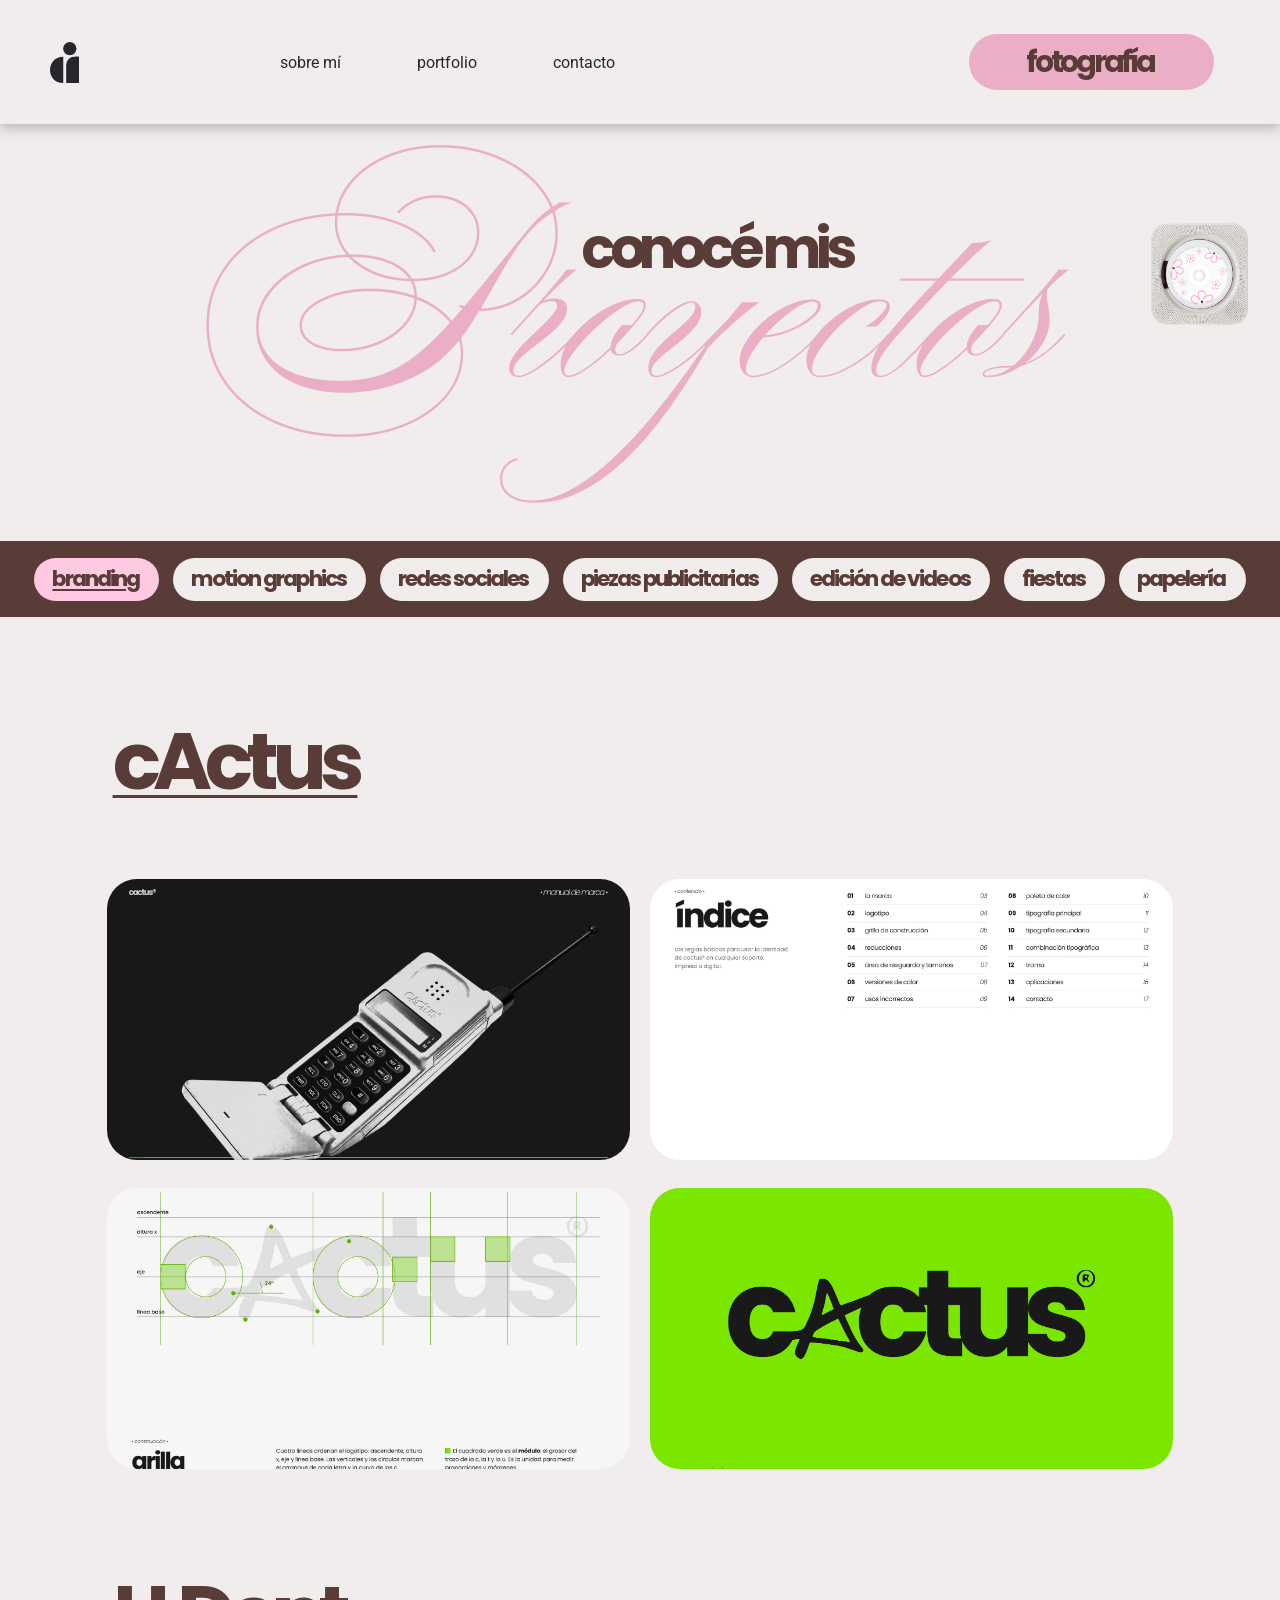
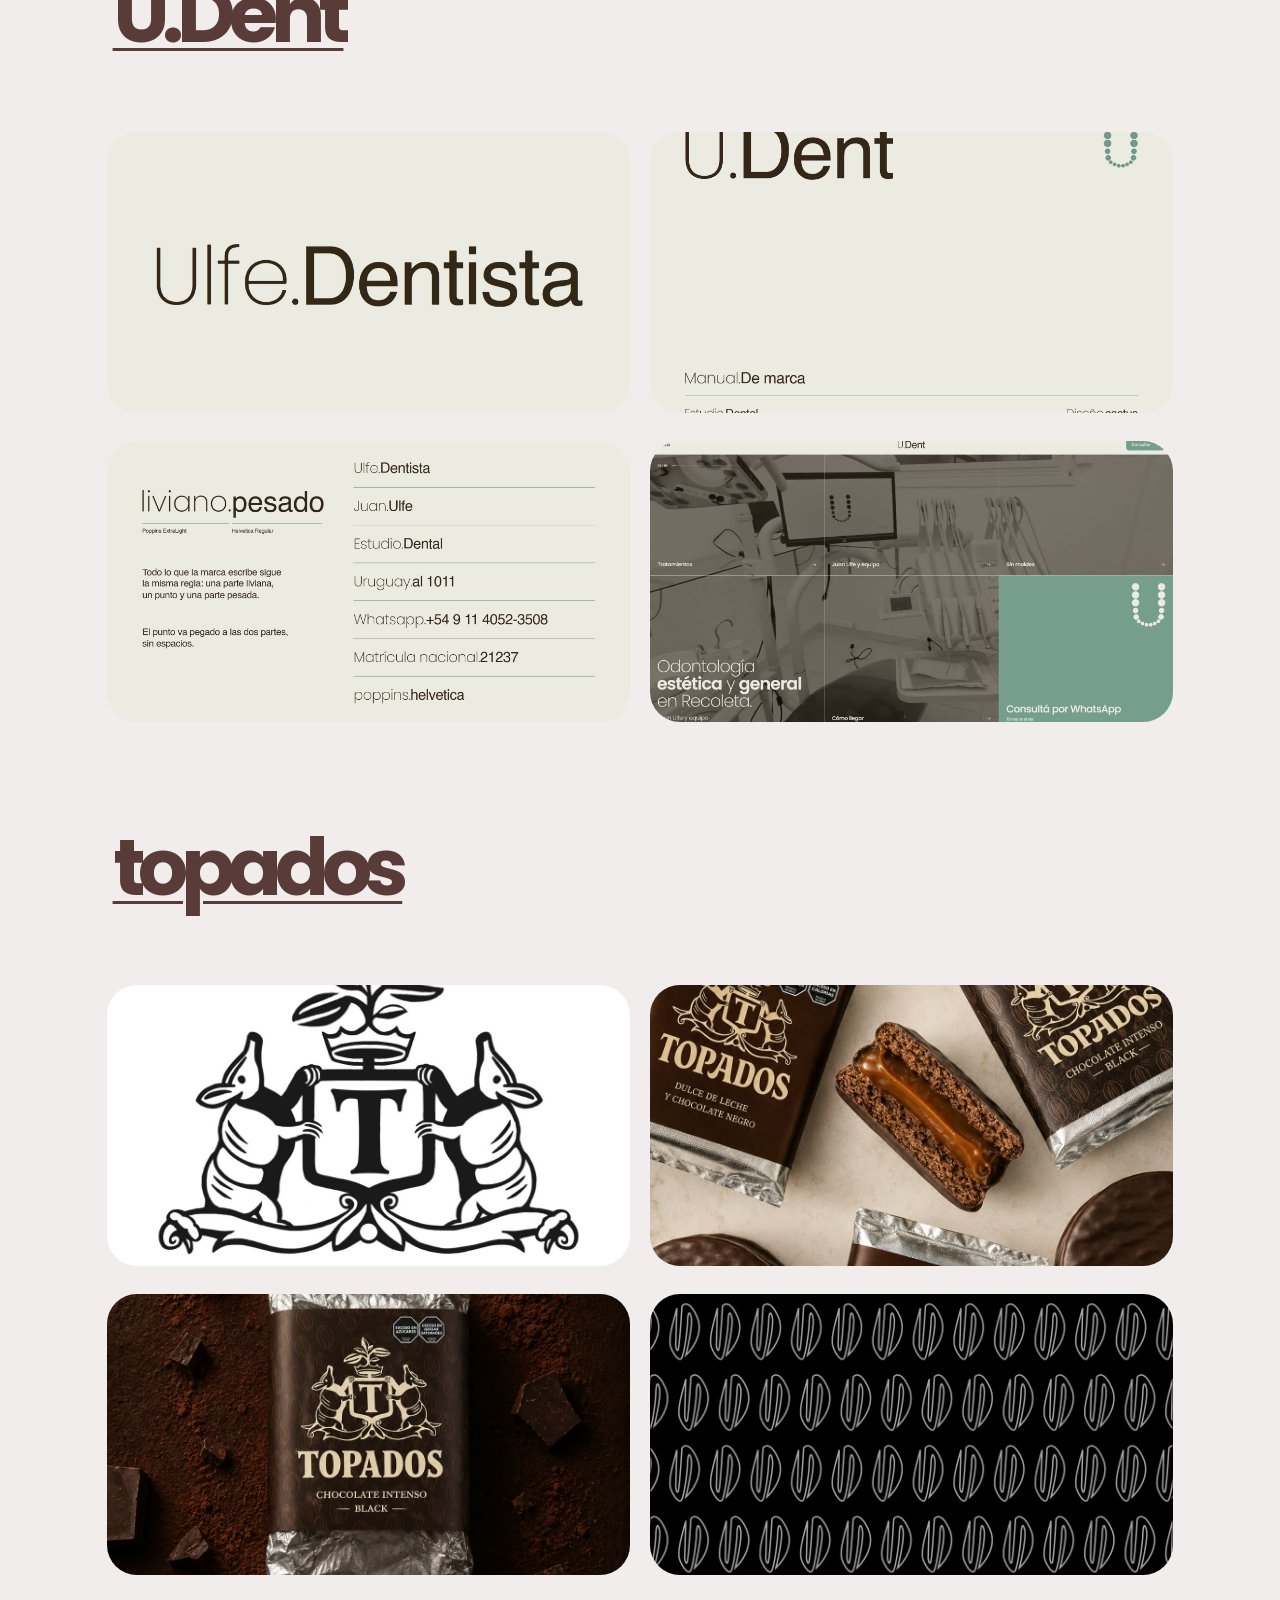
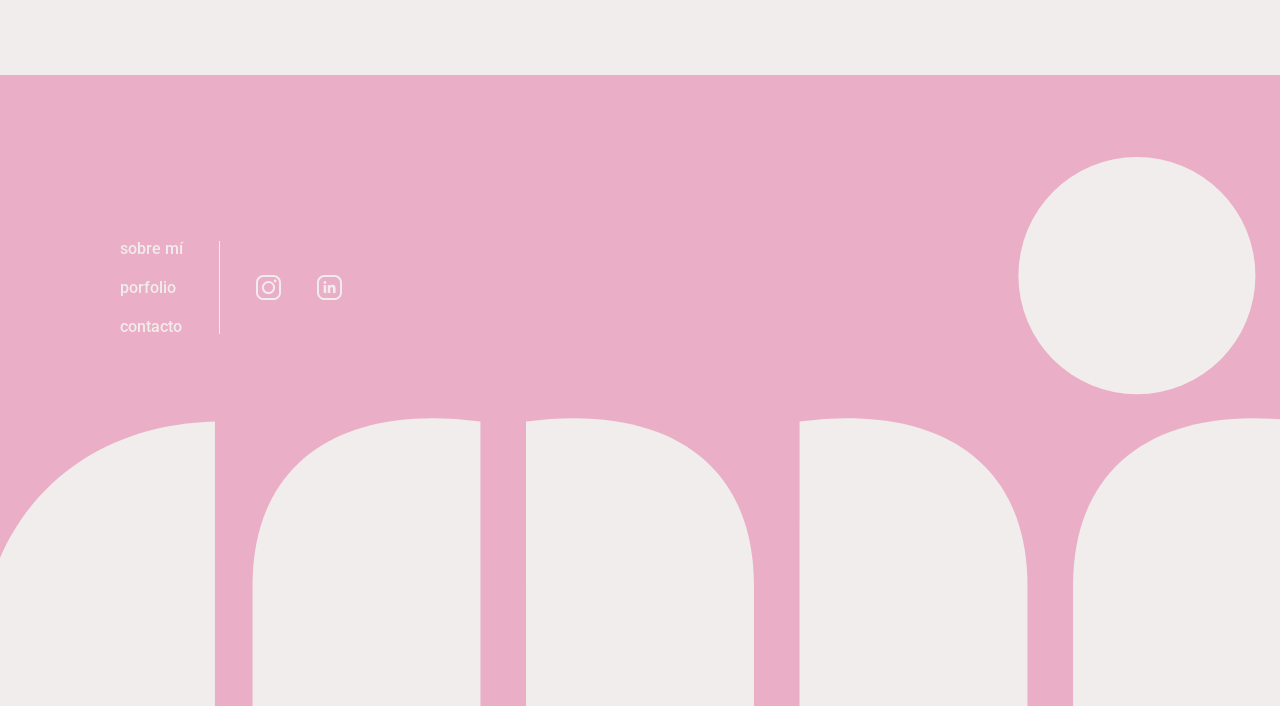
==== proyectos.html @ e0562f0b "Botón ver proyectos en la home y dos opciones de menú de categorías (píldoras / carpetas) Co-Authore" ====
<!doctype html>
<html lang="es">
<head>
  <meta charset="UTF-8">
  <meta name="viewport" content="width=device-width, initial-scale=1.0">
  <meta name="robots" content="noindex, nofollow">
  <title>Proyectos · Camila Izuel</title>
  <meta name="description" content="Proyectos de Camila Izuel: branding, motion graphics, redes sociales, piezas publicitarias, edición de video, fiestas y papelería.">
  <script async src="https://www.googletagmanager.com/gtag/js?id=G-B54BYDJ3BX"></script>
  <script>window.dataLayer=window.dataLayer||[];function gtag(){dataLayer.push(arguments);}gtag('js',new Date());gtag('config','G-B54BYDJ3BX');</script>
  <link rel="preconnect" href="https://fonts.googleapis.com">
  <link rel="preconnect" href="https://fonts.gstatic.com" crossorigin>
  <link href="https://fonts.googleapis.com/css2?family=Ballet&family=Poppins:ital,wght@0,300;0,500;0,700;1,500&family=Roboto:ital,wght@0,300;0,400;0,500;0,700;1,300;1,500;1,700&display=swap" rel="stylesheet">
  <link rel="stylesheet" href="css/estilos.css?v=3">
  <link rel="icon" href="assets/img/iso.png" type="image/png">
  <link rel="apple-touch-icon" href="assets/img/iso.png">
</head>
<body class="pagina-interna">
  <header id="header"></header>

  <main>
    <div class="cabecera-proyectos">
      <div class="titulo-script titulo-proyectos">
        <span class="titulo-script__script">Proyectos</span>
        <span class="titulo-script__bold">conocé mis</span>
      </div>
    </div>

    <nav class="categorias" aria-label="categorías de proyectos"><div class="categorias__lista" id="categorias"></div></nav>

    <div class="listado" id="listado"></div>
  </main>

  <footer id="footer"></footer>

  <script src="js/trabajos.js?v=3"></script>
  <script src="js/comun.js?v=3"></script>
  <script src="js/proyectos.js?v=3"></script>
</body>
</html>
---- css/estilos.css ----
/* camilaizuel.com — estilos */

:root {
  --rosa: #EAAEC6;
  --rosa-claro: #FFC9E2;
  --marron: #593C38;
  --tinta: #26262C;
  --fondo: #F1EDEC;
  --header: 124px;
  --lado: clamp(16px, 8.33vw, 120px);
}

* { box-sizing: border-box; margin: 0; padding: 0; }

html { scroll-behavior: smooth; }

body {
  background: var(--fondo);
  color: var(--tinta);
  font-family: 'Roboto', sans-serif;
  overflow-x: hidden;
  -webkit-font-smoothing: antialiased;
}

img, video { display: block; max-width: 100%; }
a { color: inherit; }

.poppins { font-family: 'Poppins', sans-serif; }

/* ================= HEADER ================= */
.header {
  position: fixed;
  top: 0; left: 0; right: 0;
  height: var(--header);
  background: var(--fondo);
  z-index: 900;
  display: flex;
  align-items: center;
  padding: 0 66px 0 50px;
  transition: box-shadow .3s ease;
}
.header.con-sombra,
.pagina-interna .header { box-shadow: 0 4px 12px rgba(0, 0, 0, .25); }

.header__logo { width: 28.7px; height: 41px; flex: none; }
.header__logo img { width: 100%; height: 100%; }

.header__nav {
  display: flex;
  margin-left: 201px;
  gap: 0;
}
.header__nav a {
  font-size: 16px;
  color: var(--tinta);
  text-decoration: none;
  transition: color .25s ease;
}
.header__nav a + a { margin-left: 76px; }
.header__nav a:hover { color: var(--rosa); }

.btn-foto {
  margin-left: auto;
  width: 245px;
  height: 55.5px;
  border-radius: 28px;
  background: var(--rosa);
  color: var(--marron);
  font-family: 'Poppins', sans-serif;
  font-weight: 700;
  font-size: 29.9px;
  letter-spacing: -0.11em;
  text-decoration: none;
  display: inline-flex;
  align-items: center;
  justify-content: center;
  padding-right: .11em;
  transition: transform .25s ease, background-color .25s ease;
}
.btn-foto:hover { transform: translateY(-2px); background: var(--rosa-claro); }

.hamburguesa { display: none; }
.menu-movil { display: none; }

/* ================= INTRO ================= */
.intro {
  position: fixed;
  inset: 0;
  z-index: 2000;
  background: var(--fondo);
  overflow: hidden;
}
.intro__logo-capa {
  position: absolute;
  inset: 0;
  background: var(--rosa);
  display: flex;
  align-items: center;
  justify-content: center;
  animation: capaFuera .5s ease 2.3s forwards;
}
.intro__logo {
  width: 200px;
  opacity: 0;
  transform-origin: center 60%;
  animation: logoPop .6s ease-out .4s forwards, logoExpand 1s ease-in 1.4s forwards;
}
@keyframes logoPop {
  0% { transform: scale(0); opacity: 0; }
  60% { transform: scale(1.15); opacity: 1; }
  80% { transform: scale(.95); }
  100% { transform: scale(1); opacity: 1; }
}
@keyframes logoExpand { to { transform: scale(60); } }
@keyframes capaFuera { to { opacity: 0; visibility: hidden; } }

.intro__escena {
  position: absolute;
  inset: 0;
  display: flex;
  flex-direction: column;
  align-items: center;
  justify-content: center;
  padding: 20px 16px;
}
.titulo-script {
  position: relative;
  text-align: center;
  line-height: 1;
}
.titulo-script__script {
  display: block;
  font-family: 'Ballet', cursive;
  font-weight: 400;
  font-optical-sizing: none;
  font-variation-settings: "opsz" 16;
  color: var(--rosa);
  font-size: 240px;
  line-height: 1.16;
  white-space: nowrap;
}
.titulo-script__bold {
  position: absolute;
  font-family: 'Poppins', sans-serif;
  font-weight: 700;
  letter-spacing: -0.11em;
  white-space: nowrap;
  line-height: 1;
}

.intro .titulo-script__script { font-size: clamp(90px, 15.5vw, 223px); }
.intro .titulo-script__bold {
  font-size: clamp(22px, 3.63vw, 52px);
  color: var(--tinta);
  left: 51.7%;
  top: 12%;
}
.intro .titulo-script { opacity: 0; animation: subir .9s ease-out 2.6s forwards; }

.intro__telefono {
  width: clamp(220px, 26.7vw, 384px);
  margin-top: clamp(0px, 2vh, 30px);
  scale: -1 1;
  opacity: 0;
  animation: subir .7s ease-out 3.2s forwards, latido 1s ease-in-out 3.9s infinite;
}
@keyframes latido {
  0%, 100% { transform: scale(1) rotate(0); }
  25% { transform: scale(1.04) rotate(-2deg); }
  75% { transform: scale(1.04) rotate(2deg); }
}

.intro__botones {
  display: flex;
  gap: 63px;
  margin-top: clamp(24px, 5.5vh, 50px);
  opacity: 0;
  animation: subir .8s ease-out 3.8s forwards;
}
.btn-borde {
  display: inline-flex;
  align-items: center;
  justify-content: center;
  min-width: 130px;
  height: 46px;
  padding: 0 26px;
  border: 2px solid var(--rosa);
  border-radius: 20px;
  background: var(--fondo);
  color: var(--rosa);
  font-family: 'Roboto', sans-serif;
  font-size: 20px;
  font-weight: 500;
  font-style: italic;
  text-decoration: none;
  cursor: pointer;
  transition: background-color .3s ease, color .3s ease;
}
.btn-borde:hover { background: var(--rosa); color: var(--fondo); }
#btn-cortar { transition: transform .4s cubic-bezier(.22, .61, .36, 1), background-color .3s, color .3s; }

@keyframes subir {
  from { opacity: 0; transform: translateY(20px); }
  to { opacity: 1; transform: translateY(0); }
}

.intro.saliendo { animation: capaFuera .6s ease forwards; }
body.con-intro { overflow: hidden; }

/* ================= HERO ================= */
.hero {
  position: relative;
  min-height: 100vh;
  min-height: 100svh;
  padding-top: var(--header);
  overflow: hidden;
  display: flex;
  flex-direction: column;
  align-items: center;
  justify-content: center;
  background: linear-gradient(45deg, #EAAEC6, #F3BDD2, #F1EDEC, #F3BDD2, #E080A7);
  background-size: 800% 800%;
  animation: gradiente 8s ease-in-out infinite;
}
.hero::before {
  content: "";
  position: absolute;
  inset: 0;
  pointer-events: none;
  background: url("../assets/img/noise.jpg") repeat;
  opacity: .08;
  mix-blend-mode: overlay;
  z-index: 1;
}
@keyframes gradiente {
  0%, 100% { background-position: 0% 50%; }
  50% { background-position: 100% 50%; }
}

.hero__textos {
  position: relative;
  z-index: 2;
  font-family: 'Poppins', sans-serif;
  font-weight: 700;
  color: var(--marron);
  font-size: 80px;
  letter-spacing: -0.09em;
  line-height: 86px;
  margin-top: -40px;
}
.hero__linea { display: block; white-space: nowrap; opacity: 0; }
.hero__linea--1 { padding-left: 2px; }
.cargado .hero__linea--1 { animation: subir 1s ease-out .3s forwards; }
.cargado .hero__linea--2 { animation: subir 1s ease-out .9s forwards; }
.hero__brillo {
  position: absolute;
  font-family: 'Poppins', sans-serif;
  font-weight: 300;
  font-size: .46em;
  letter-spacing: 0;
  margin-left: .1em;
  margin-top: .3em;
}

/* ruleta de palabras */
.ruleta {
  display: inline-block;
  height: 86px;
  overflow: hidden;
  vertical-align: top;
}
.ruleta__pista {
  display: flex;
  flex-direction: column;
  transition: transform .3s ease-in-out;
}
.ruleta__pista span { display: block; height: 86px; }
/* reserva el ancho de la palabra más larga: así el título no se corre cuando cambia la palabra */
.ruleta__pista .ruleta__ancho { height: 0 !important; overflow: hidden; visibility: hidden; }

/* cartel "scrolleá" */
.cartel {
  position: relative;
  z-index: 2;
  margin-top: 66px;
  display: inline-block;
  font-family: 'Poppins', sans-serif;
  font-weight: 500;
  font-style: italic;
  font-size: 21.6px;
  line-height: 25.6px;
  letter-spacing: -0.11em;
  color: var(--rosa-claro);
  padding: 0 9px 0 7px;
  opacity: 0;
}
.cartel::before {
  content: "";
  position: absolute;
  left: 0; right: 0;
  top: 4.7px;
  height: 18.2px;
  background: var(--marron);
  z-index: -1;
}
.cargado .cartel { animation: subir .8s ease-out 1.6s forwards, pulso 1.5s ease-in-out 2.4s infinite; }
@keyframes pulso {
  0%, 100% { transform: scale(1); }
  50% { transform: scale(1.06); }
}

.flor-cursor {
  position: absolute;
  width: 120px;
  pointer-events: none;
  z-index: 3;
  transition: opacity 1s ease-out, transform 1s ease-out;
}

/* ================= SOBRE MÍ ================= */
.sobre {
  position: relative;
  padding: 108px var(--lado) 100px;
  display: flex;
  justify-content: center;
}
.sobre__contenido {
  position: relative;
  display: flex;
  align-items: flex-start;
  gap: 73px;
  max-width: 893px;
}

.polaroid {
  position: relative;
  flex: none;
  width: 386px;
  padding-top: 19.6px;
  transform-origin: 50% 0;
  animation: hamaca 2.5s ease-in-out infinite;
}
@keyframes hamaca {
  0%, 100% { transform: rotate(-4deg); }
  50% { transform: rotate(4deg); }
}
.polaroid__marco {
  background: #fff;
  height: 462.2px;
  padding: 29.2px 31.4px 0;
  box-shadow: 0 6px 18px rgba(89, 60, 56, .12);
}
/* recorte igual al Figma: la foto tapa la barra de la ventana */
.polaroid__foto {
  position: relative;
  width: 323.2px;
  height: 323.2px;
  overflow: hidden;
}
.polaroid__foto img {
  position: absolute;
  left: -0.43%;
  top: -9.84%;
  width: 100.45%;
  max-width: none;
  height: 120%;
}
.polaroid__chinche {
  position: absolute;
  top: 0;
  left: 172.3px;
  width: 42px;
  height: 41.8px;
  z-index: 2;
}

.sobre__texto {
  width: 434px;
  padding-top: 70px;
  font-size: 20px;
  line-height: normal;
  color: var(--tinta);
}
.sobre__titulo {
  position: relative;
  display: inline-block;
  font-size: 24px;
  font-weight: 700;
  color: var(--marron);
  z-index: 0;
}
.sobre__titulo::before {
  content: "";
  position: absolute;
  left: -2.7px;
  top: 6.2px;
  width: 153.7px;
  height: 14.5px;
  background: var(--rosa);
  z-index: -1;
}
.sobre__sub {
  font-size: 16px;
  font-weight: 300;
  font-style: italic;
  line-height: 24px;
  margin-bottom: 23px;
}
.sobre__texto p + p { margin-top: 23px; }
.sobre__texto .sobre__sub + p { margin-top: 0; }

.flor {
  position: absolute;
  pointer-events: none;
  will-change: transform;
}
.flor--1 { width: 105px; left: -128px; top: -128px; }
.flor--2 { width: 162px; right: -130px; top: -117px; }
.flor--3 { width: 162px; left: -219px; bottom: -59px; }
.flor--4 { width: 105px; right: 50px; bottom: -78px; }

/* aparecer al scrollear */
.aparece { opacity: 0; transform: translateY(40px); transition: opacity .8s ease, transform .8s cubic-bezier(.2, .7, .2, 1); }
.aparece.visto { opacity: 1; transform: none; }

/* ================= BANDA (slider de texto) ================= */
.banda {
  height: 48px;
  background: var(--rosa);
  overflow: hidden;
  display: flex;
  align-items: center;
}
.banda__pista {
  display: flex;
  flex: none;
  animation: banda 40s linear infinite;
}
.banda__pista span {
  flex: none;
  padding-right: 6px;
  white-space: pre;
  color: var(--fondo);
  font-size: 18px;
  font-weight: 700;
  font-style: italic;
  letter-spacing: -0.04em;
}
@keyframes banda {
  from { transform: translateX(-50%); }
  to { transform: translateX(0); }
}

/* ================= CONOCÉ MIS PROYECTOS ================= */
.bloque-proyectos {
  display: flex;
  flex-direction: column;
  align-items: center;
  justify-content: center;
  min-height: 707px;
  background: var(--marron);
  text-decoration: none;
  overflow: hidden;
  padding: 40px 16px;
}
.bloque-proyectos .titulo-script { transition: transform .6s cubic-bezier(.2, .7, .2, 1); }
.bloque-proyectos:hover .titulo-script { transform: scale(1.04); }
.bloque-proyectos .titulo-script__bold { color: var(--fondo); }

/* botón "ver proyectos": que se note que el bloque se cliquea */
.btn-ver {
  display: inline-flex;
  align-items: center;
  gap: 10px;
  margin-top: 64px;
  height: 56px;
  padding: 0 30px 0 32px;
  border-radius: 28px;
  background: var(--rosa);
  color: var(--marron);
  font-family: 'Poppins', sans-serif;
  font-weight: 700;
  font-size: 26px;
  letter-spacing: -0.09em;
  transition: background-color .25s ease, transform .25s ease;
}
.btn-ver__flecha {
  display: inline-block;
  letter-spacing: 0;
  transition: transform .25s ease;
}
.bloque-proyectos:hover .btn-ver { background: var(--rosa-claro); transform: translateY(-2px); }
.bloque-proyectos:hover .btn-ver__flecha { transform: translateX(5px); }

.titulo-proyectos .titulo-script__script { font-size: 240px; }
.titulo-proyectos .titulo-script__bold {
  font-size: 56.4px;
  left: 43%;
  top: 10%;
  letter-spacing: -0.11em;
}

/* ================= CONTACTO ================= */
.contacto {
  padding: 137px var(--lado) 100px;
  display: flex;
  flex-direction: column;
  align-items: center;
}
.postal {
  width: min(905px, 100%);
  aspect-ratio: 905 / 638;
  perspective: 1800px;
  cursor: pointer;
  -webkit-tap-highlight-color: transparent;
}
.postal__carta {
  position: relative;
  width: 100%;
  height: 100%;
  transform-style: preserve-3d;
  transition: transform .9s cubic-bezier(.45, .05, .2, 1);
  will-change: transform;
}
.postal.girada .postal__carta { transform: rotateY(180deg); }
.postal__cara {
  position: absolute;
  inset: 0;
  width: 100%;
  height: 100%;
  object-fit: cover;
  -webkit-backface-visibility: hidden;
  backface-visibility: hidden;
  box-shadow: 4px 4px 4px rgba(0, 0, 0, .25);
  transform: translateZ(0.1px);
}
.postal__cara--dorso { transform: rotateY(180deg) translateZ(0.1px); }

.contacto .btn-borde { margin-top: 35px; padding: 0 19px; white-space: nowrap; }

/* ================= REPRODUCTOR ================= */
.musica {
  position: fixed;
  top: calc(var(--header) + 24px);
  right: 2%;
  width: 110px;
  height: 110px;
  z-index: 800;
  cursor: pointer;
  border: 0;
  background: none;
}
/* en proyectos y trabajos va debajo de la banda de categorías */
.pagina-interna .musica { top: calc(var(--header) + var(--banda, 56px) + 20px); }
.musica__base { width: 100%; height: 100%; pointer-events: none; }
.musica__cd {
  position: absolute;
  top: 50%; left: 50%;
  width: 65%;
  height: 65%;
  transform: translate(-50%, -50%);
  pointer-events: none;
}
.musica__cd.gira { animation: girar 3s linear infinite; }
@keyframes girar {
  from { transform: translate(-50%, -50%) rotate(0); }
  to { transform: translate(-50%, -50%) rotate(360deg); }
}

/* ================= FOOTER ================= */
.footer {
  position: relative;
  height: 631px;
  background: var(--rosa);
  overflow: hidden;
  box-shadow: 0 4px 4px rgba(0, 0, 0, .25);
}
.footer__logo {
  position: absolute;
  left: -1.68%;
  top: 82px;
  width: 103.3%;
  max-width: none;
  height: auto;
  pointer-events: none;
}
.footer__links {
  position: absolute;
  left: 120px;
  top: 166px;
  display: flex;
  align-items: center;
  z-index: 1;
}
.footer__nav {
  display: flex;
  flex-direction: column;
  gap: 24px;
  padding-right: 36px;
  border-right: 1px solid var(--fondo);
}
.footer__nav a {
  color: var(--fondo);
  font-size: 16px;
  font-weight: 500;
  text-decoration: none;
  line-height: 15px;
  transition: color .25s;
}
.footer__nav a:hover { color: var(--marron); }
.footer__redes { display: flex; gap: 36px; padding-left: 36px; }
.footer__redes a { display: block; width: 25px; height: 25px; transition: transform .2s; }
.footer__redes a:hover { transform: scale(1.12); }
.footer__redes img { width: 25px; height: 25px; }

/* ================= PÁGINA PROYECTOS ================= */
.pagina-interna main { padding-top: var(--header); }

.cabecera-proyectos {
  display: flex;
  justify-content: center;
  padding: 69px 16px 70px;
  overflow: hidden;
}
.cabecera-proyectos .titulo-script__bold { color: var(--marron); }

.categorias {
  position: sticky;
  top: var(--header);
  z-index: 850;
  background: var(--marron);
  height: 56px;
  display: flex;
  align-items: center;
  justify-content: center;
  overflow-x: auto;
  scrollbar-width: none;
}
.categorias::-webkit-scrollbar { display: none; }
.categorias__lista {
  display: flex;
  gap: 50px;
  padding: 0 24px;
  white-space: nowrap;
}
.categorias a {
  font-family: 'Poppins', sans-serif;
  font-weight: 700;
  font-size: 21.6px;
  letter-spacing: -0.09em;
  line-height: 25.6px;
  color: var(--fondo);
  text-decoration: none;
  transition: color .25s;
}
.categorias a:hover { color: var(--rosa-claro); }
.categorias a.activa {
  color: var(--rosa-claro);
  text-decoration: underline;
  text-underline-offset: 3px;
  text-decoration-thickness: 2px;
}

/* --- opción A: píldoras (rectángulos redondeados detrás de cada categoría) --- */
.menu-pildoras { --banda: 76px; }
.categorias--pildoras { height: var(--banda); }
.categorias--pildoras .categorias__lista { gap: 14px; }
.categorias--pildoras a {
  background: var(--fondo);
  color: var(--marron);
  padding: 8px 20px 9px 18px;
  border-radius: 999px;
  transition: background-color .25s, transform .25s;
}
.categorias--pildoras a:hover { color: var(--marron); background: #fff; transform: translateY(-2px); }
.categorias--pildoras a.activa { background: var(--rosa-claro); color: var(--marron); }

/* --- opción B: carpetas (pestañas; la elegida se abre sobre la página) --- */
.menu-carpetas { --banda: 84px; }
.categorias--carpetas { height: var(--banda); align-items: flex-end; }
.categorias--carpetas .categorias__lista { gap: 10px; align-items: flex-end; }
.categorias--carpetas a {
  position: relative;
  background: var(--rosa);
  color: var(--marron);
  padding: 10px 22px 11px 18px;
  border-radius: 0 12px 0 0;
  transition: background-color .25s, padding .25s;
}
.categorias--carpetas a::before {
  content: "";
  position: absolute;
  left: 0;
  bottom: calc(100% - 1px);
  width: 58%;
  height: 12px;
  background: inherit;
  border-radius: 9px 0 0 0;
  clip-path: polygon(0 0, 80% 0, 100% 100%, 0 100%);
}
.categorias--carpetas a:hover { color: var(--marron); background: var(--rosa-claro); padding-bottom: 15px; }
.categorias--carpetas a.activa {
  background: var(--fondo);
  color: var(--marron);
  padding-bottom: 17px;
}

.listado {
  max-width: 1440px;
  margin: 0 auto;
  padding: 100px var(--lado) 100px;
  min-height: 60vh;
}
.listado.cambiando { opacity: 0; transform: translateY(16px); }
.listado { transition: opacity .35s ease, transform .35s ease; }

.grupo + .grupo { margin-top: 101px; }
.grupo__titulo {
  display: inline-block;
  font-family: 'Poppins', sans-serif;
  font-weight: 700;
  font-size: 80px;
  letter-spacing: -0.09em;
  line-height: 1.12;
  color: var(--marron);
  text-decoration: underline;
  text-decoration-thickness: 3px;
  text-underline-offset: 6px;
  padding-left: 6px;
  margin-bottom: 72px;
}
a.grupo__titulo:hover { color: var(--rosa); }

.grilla {
  display: grid;
  grid-template-columns: repeat(2, 1fr);
  gap: 28px 20px;
}
.grilla--todos {
  grid-template-columns: repeat(3, 1fr);
  grid-auto-flow: dense;
  gap: 20px 15px;
}

.pieza {
  position: relative;
  display: block;
  aspect-ratio: 590 / 317;
  border-radius: 30px;
  overflow: hidden;
  background: var(--rosa);
  cursor: pointer;
  isolation: isolate;
}
.grilla--todos .pieza { aspect-ratio: 415 / 317; }
.grilla--todos .pieza--vertical { grid-row: span 2; aspect-ratio: auto; }
.pieza img, .pieza video {
  width: 100%;
  height: 100%;
  object-fit: cover;
  transition: transform .6s cubic-bezier(.2, .7, .2, 1);
}
.pieza:hover img, .pieza:hover video { transform: scale(1.04); }
.pieza__nombre {
  position: absolute;
  left: 18px;
  bottom: 16px;
  font-family: 'Poppins', sans-serif;
  font-weight: 700;
  font-size: 18px;
  letter-spacing: -0.08em;
  color: var(--marron);
  background: var(--rosa-claro);
  padding: 2px 10px 2px 8px;
  border-radius: 6px;
  opacity: 0;
  transform: translateY(6px);
  transition: opacity .3s ease, transform .3s ease;
}
.pieza:hover .pieza__nombre { opacity: 1; transform: none; }

.vacio {
  font-size: 20px;
  font-style: italic;
  font-weight: 300;
  color: var(--marron);
}

/* ================= PÁGINA TRABAJO ================= */
.trabajo {
  max-width: 1440px;
  margin: 0 auto;
  padding: 109px var(--lado) 100px;
  display: grid;
  grid-template-columns: minmax(0, 895px) minmax(0, 285px);
  gap: 20px;
  justify-content: space-between;
  align-items: start;
}
.trabajo__piezas { display: flex; flex-direction: column; gap: 20px; }
.trabajo__pieza {
  border-radius: 30px;
  overflow: hidden;
  background: var(--rosa);
}
.trabajo__pieza img, .trabajo__pieza video { width: 100%; height: auto; }
.trabajo__pieza--vertical { width: min(100%, 460px); margin: 0 auto; }

.trabajo__info {
  position: sticky;
  top: calc(var(--header) + 40px);
  padding-top: 38px;
}
.trabajo__titulo {
  position: relative;
  display: inline-block;
  font-family: 'Poppins', sans-serif;
  font-weight: 700;
  font-size: 37px;
  line-height: 36.8px;
  letter-spacing: -0.11em;
  color: var(--marron);
  padding: 0 14px 0 9px;
  z-index: 0;
}
.trabajo__titulo::before {
  content: "";
  position: absolute;
  left: 0; right: 0;
  top: 7.7px;
  height: 20.8px;
  background: var(--rosa);
  z-index: -1;
}
.trabajo__categoria {
  font-size: 16px;
  font-style: italic;
  font-weight: 300;
  margin-bottom: 10px;
}
.trabajo__categoria a { text-decoration: none; }
.trabajo__categoria a:hover { color: var(--rosa); }
.trabajo__texto {
  margin-top: 13px;
  font-size: 20px;
  line-height: normal;
  color: var(--tinta);
}
.trabajo__siguiente {
  display: inline-flex;
  align-items: center;
  gap: 4px;
  margin-top: 23px;
  font-family: 'Poppins', sans-serif;
  font-weight: 700;
  font-size: 16px;
  letter-spacing: -0.1em;
  color: var(--marron);
  text-decoration: underline dotted;
  text-underline-offset: 3px;
}
.trabajo__siguiente span { text-decoration: none; display: inline-block; letter-spacing: 0; transition: transform .25s; }
.trabajo__siguiente:hover span { transform: translateX(4px); }

/* visor grande */
.lupa {
  position: fixed;
  inset: 0;
  z-index: 1500;
  background: rgba(38, 38, 44, .88);
  display: none;
  align-items: center;
  justify-content: center;
  padding: 24px;
}
.lupa.abierta { display: flex; }
.lupa img, .lupa video { max-width: 100%; max-height: 100%; border-radius: 12px; }
.lupa__cerrar {
  position: absolute;
  top: 18px; right: 22px;
  width: 44px; height: 44px;
  border: 0;
  border-radius: 50%;
  background: var(--rosa);
  color: var(--marron);
  font-size: 20px;
  cursor: pointer;
}

/* ================= RESPONSIVE ================= */
@media (max-width: 1240px) {
  .header__nav { margin-left: 120px; }
  .titulo-proyectos .titulo-script__script { font-size: 200px; }
  .titulo-proyectos .titulo-script__bold { font-size: 47px; }
}

@media (max-width: 1100px) {
  .sobre__contenido { gap: 48px; }
  .flor--3 { left: -120px; }
  .flor--2 { right: -60px; }
}

@media (max-width: 900px) {
  :root { --header: 76px; }
  .header { padding: 0 16px; }
  .header__logo { width: 23px; height: 33px; }
  .header__nav { display: none; }
  .btn-foto { width: auto; height: 42px; padding: 0 22px; font-size: 22px; }
  .hamburguesa {
    display: flex;
    flex-direction: column;
    justify-content: center;
    gap: 5px;
    width: 44px;
    height: 44px;
    margin-left: 10px;
    border: 0;
    background: none;
    cursor: pointer;
    padding: 0 9px;
  }
  .hamburguesa span { display: block; height: 2.5px; background: var(--marron); border-radius: 2px; transition: transform .3s, opacity .3s; }
  .hamburguesa[aria-expanded="true"] span:nth-child(1) { transform: translateY(7.5px) rotate(45deg); }
  .hamburguesa[aria-expanded="true"] span:nth-child(2) { opacity: 0; }
  .hamburguesa[aria-expanded="true"] span:nth-child(3) { transform: translateY(-7.5px) rotate(-45deg); }
  .menu-movil {
    position: fixed;
    top: var(--header);
    left: 0; right: 0;
    z-index: 899;
    background: var(--fondo);
    box-shadow: 0 10px 20px rgba(0, 0, 0, .12);
    flex-direction: column;
    padding: 10px 16px 22px;
  }
  .menu-movil.abierto { display: flex; }
  .menu-movil a {
    font-family: 'Poppins', sans-serif;
    font-weight: 700;
    font-size: 30px;
    letter-spacing: -0.09em;
    color: var(--marron);
    text-decoration: none;
    padding: 8px 0;
  }

  .hero__textos { font-size: 9.6vw; line-height: 1.08; margin-top: -20px; }
  .ruleta, .ruleta__pista span { height: 1.08em; }
  .cartel { font-size: 17px; margin-top: 44px; }

  .sobre { padding-top: 80px; }
  .sobre__contenido { flex-direction: column; align-items: center; gap: 30px; }
  .polaroid { width: min(386px, 82vw); }
  .polaroid__marco { height: auto; aspect-ratio: 386 / 462; padding: 7.5% 8.1% 0; }
  .polaroid__foto { width: 100%; height: auto; aspect-ratio: 1; }
  .polaroid__chinche { left: 44.6%; width: 10.9%; height: auto; }
  .sobre__texto { width: 100%; max-width: 434px; padding-top: 10px; font-size: 18px; }
  .flor--1 { width: 70px; left: -6px; top: -60px; }
  .flor--2 { width: 100px; right: -10px; top: -40px; }
  .flor--3 { width: 100px; left: -20px; bottom: auto; top: 46%; }
  .flor--4 { width: 70px; right: 0; bottom: -60px; }

  .bloque-proyectos { min-height: 440px; }
  .titulo-proyectos .titulo-script__script { font-size: 21vw; }
  .titulo-proyectos .titulo-script__bold { font-size: 4.95vw; }

  .contacto { padding-top: 80px; }
  .postal__cara { box-shadow: 2px 2px 3px rgba(0, 0, 0, .25); }

  .musica { width: 64px; height: 64px; top: calc(var(--header) + 12px); right: 12px; }
  .pagina-interna .musica { top: calc(var(--header) + var(--banda, 50px) + 12px); }

  .footer { height: auto; aspect-ratio: 390 / 420; min-height: 360px; }
  .footer__logo { top: auto; bottom: -6%; }
  .footer__links { left: 16px; top: 40px; }
  .footer__nav { padding-right: 22px; gap: 18px; }
  .footer__redes { padding-left: 22px; gap: 22px; }

  .cabecera-proyectos { padding: 40px 16px 34px; }
  .categorias { justify-content: flex-start; height: 50px; }
  .categorias__lista { gap: 28px; padding: 0 16px; }
  .categorias a { font-size: 18px; }
  .categorias--pildoras, .categorias--carpetas { height: var(--banda); }
  .menu-pildoras { --banda: 62px; }
  .categorias--pildoras .categorias__lista { gap: 8px; }
  .categorias--pildoras a { font-size: 17px; padding: 6px 15px 7px 13px; }
  .menu-carpetas { --banda: 70px; }
  .categorias--carpetas .categorias__lista { gap: 6px; }
  .categorias--carpetas a { font-size: 16px; padding: 8px 17px 9px 13px; }
  .categorias--carpetas a.activa { padding-bottom: 13px; }
  .categorias--carpetas a:hover { padding-bottom: 9px; }
  .btn-ver { height: 44px; font-size: 20px; padding: 0 22px 0 24px; margin-top: 34px; }
  .listado { padding-top: 54px; padding-bottom: 70px; }
  .grupo + .grupo { margin-top: 64px; }
  .grupo__titulo { font-size: 48px; margin-bottom: 28px; text-decoration-thickness: 2px; }
  .grilla { grid-template-columns: 1fr; gap: 14px; }
  .grilla--todos { grid-template-columns: repeat(2, 1fr); gap: 12px; }
  .pieza, .grilla--todos .pieza { border-radius: 20px; }
  .pieza__nombre { opacity: 1; transform: none; font-size: 14px; left: 10px; bottom: 10px; }

  .trabajo { grid-template-columns: 1fr; padding-top: 40px; gap: 28px; }
  .trabajo__info { position: static; order: -1; padding-top: 0; }
  .trabajo__pieza { border-radius: 20px; }
  .trabajo__titulo { font-size: 32px; }
  .trabajo__texto { font-size: 18px; }
}

@media (max-width: 480px) {
  .intro__botones { gap: 24px; }
  .grilla--todos { grid-template-columns: 1fr 1fr; }
}

/* iPhone viejos sin aspect-ratio */
@supports not (aspect-ratio: 1) {
  .pieza { height: 0; padding-top: 53.7%; }
  .pieza img, .pieza video { position: absolute; top: 0; left: 0; }
  .postal { height: 0; padding-top: 70.5%; position: relative; }
  .postal__carta { position: absolute; top: 0; left: 0; }
}
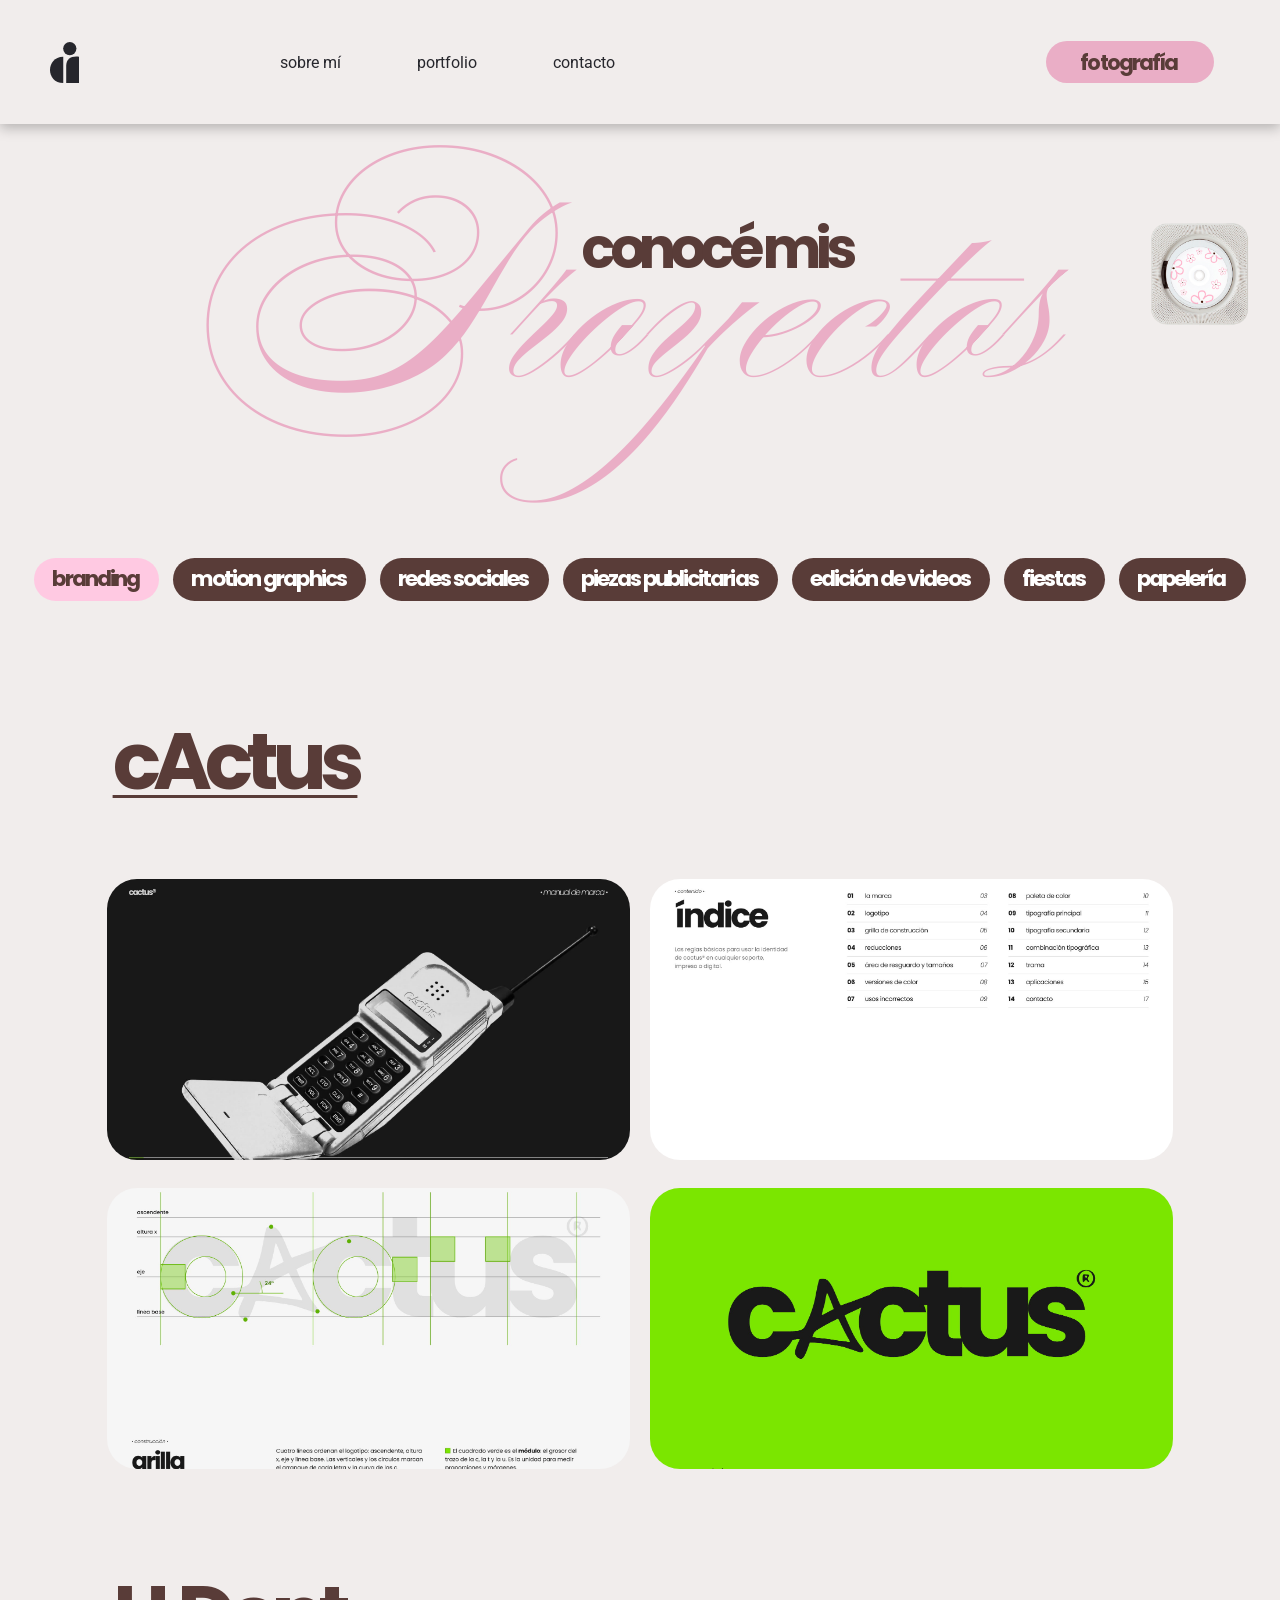
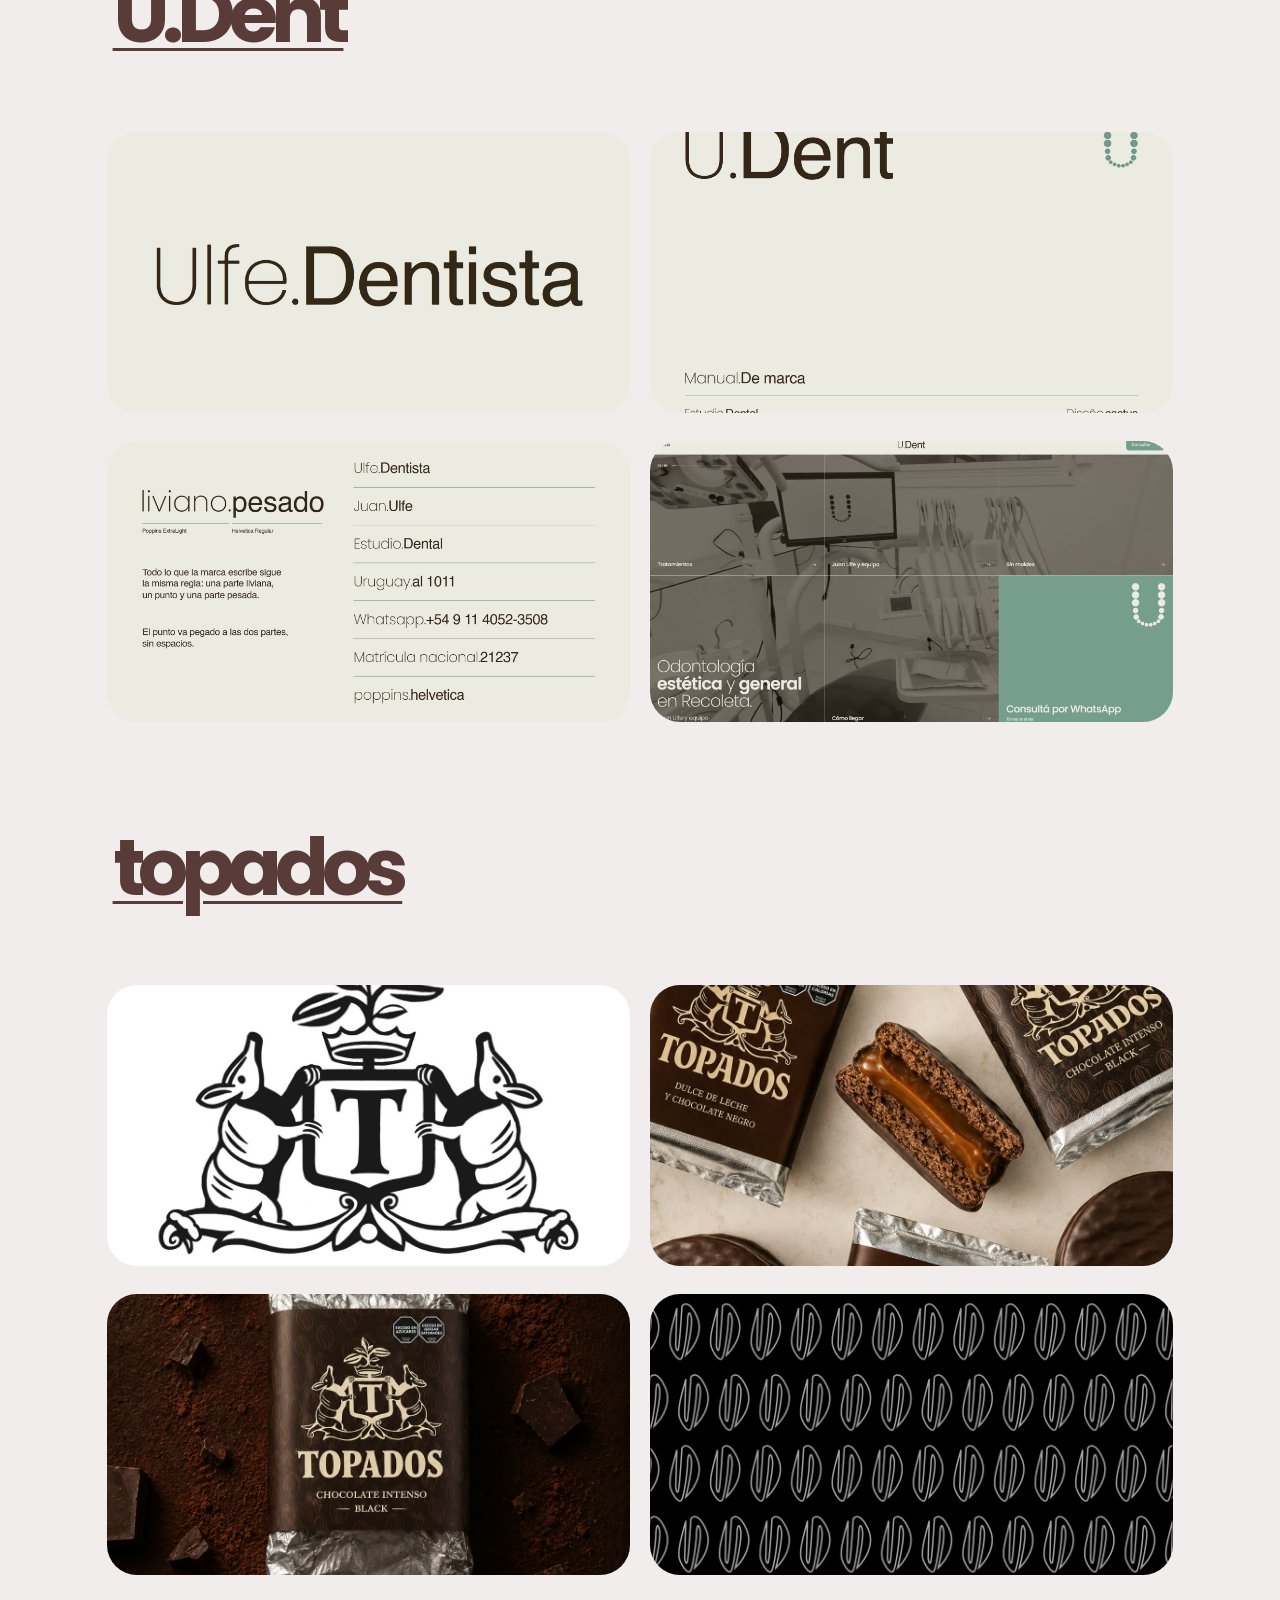
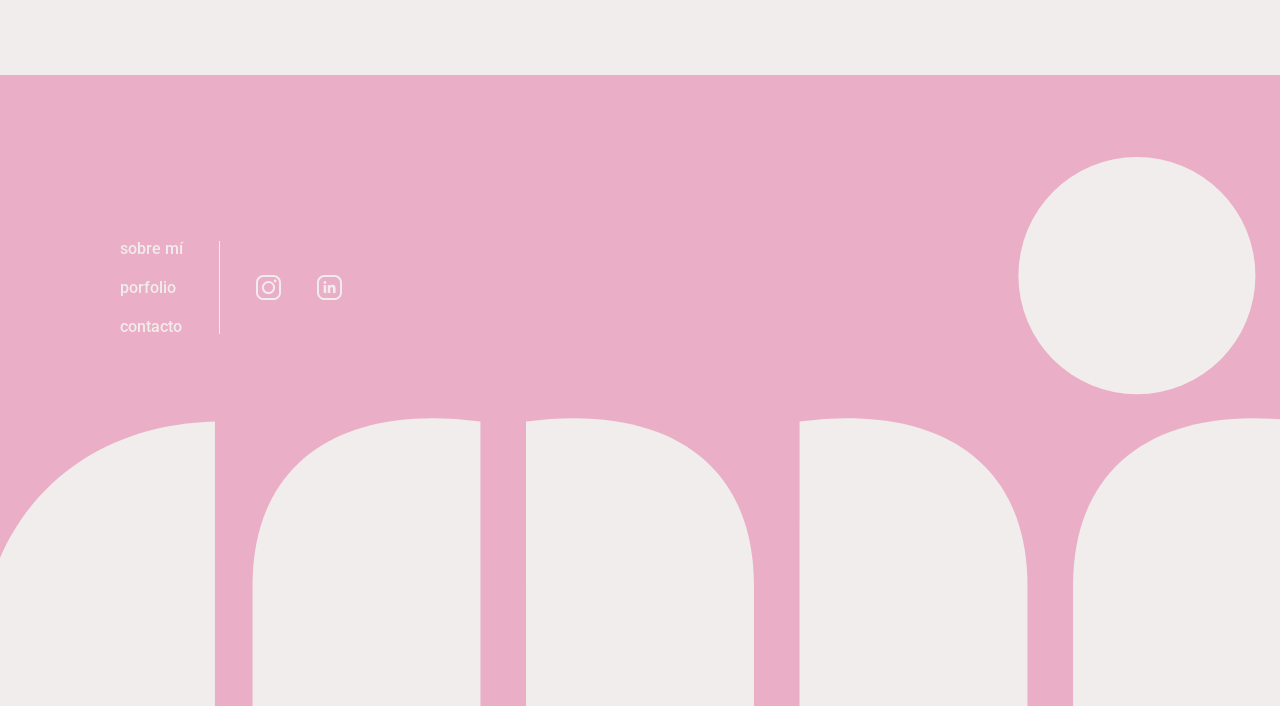
==== commit be413cc4: "Queda el menú de píldoras (sin carpetas), botón de fotografía más chico y fila de categorías sin fon" ====
--- a/proyectos.html
+++ b/proyectos.html
@@ -11,7 +11,7 @@
   <link rel="preconnect" href="https://fonts.googleapis.com">
   <link rel="preconnect" href="https://fonts.gstatic.com" crossorigin>
   <link href="https://fonts.googleapis.com/css2?family=Ballet&family=Poppins:ital,wght@0,300;0,500;0,700;1,500&family=Roboto:ital,wght@0,300;0,400;0,500;0,700;1,300;1,500;1,700&display=swap" rel="stylesheet">
-  <link rel="stylesheet" href="css/estilos.css?v=3">
+  <link rel="stylesheet" href="css/estilos.css?v=4">
   <link rel="icon" href="assets/img/iso.png" type="image/png">
   <link rel="apple-touch-icon" href="assets/img/iso.png">
 </head>
@@ -33,8 +33,8 @@
 
   <footer id="footer"></footer>
 
-  <script src="js/trabajos.js?v=3"></script>
-  <script src="js/comun.js?v=3"></script>
-  <script src="js/proyectos.js?v=3"></script>
+  <script src="js/trabajos.js?v=4"></script>
+  <script src="js/comun.js?v=4"></script>
+  <script src="js/proyectos.js?v=4"></script>
 </body>
 </html>
--- a/css/estilos.css
+++ b/css/estilos.css
@@ -61,15 +61,15 @@
 
 .btn-foto {
   margin-left: auto;
-  width: 245px;
-  height: 55.5px;
-  border-radius: 28px;
+  width: 168px;
+  height: 42px;
+  border-radius: 21px;
   background: var(--rosa);
   color: var(--marron);
   font-family: 'Poppins', sans-serif;
   font-weight: 700;
-  font-size: 29.9px;
-  letter-spacing: -0.11em;
+  font-size: 21px;
+  letter-spacing: -0.09em;
   text-decoration: none;
   display: inline-flex;
   align-items: center;
@@ -627,7 +627,7 @@
 .categorias {
   position: sticky;
   top: var(--header);
-  z-index: 850;
+  z-index: 700;
   background: var(--marron);
   height: 56px;
   display: flex;
@@ -661,49 +661,21 @@
   text-decoration-thickness: 2px;
 }
 
-/* --- opción A: píldoras (rectángulos redondeados detrás de cada categoría) --- */
+/* menú de categorías: píldoras marrones con texto blanco, la elegida rosa con texto marrón.
+   Sin fondo atrás (transparente) para que no tape el reproductor de música. */
 .menu-pildoras { --banda: 76px; }
-.categorias--pildoras { height: var(--banda); }
+.categorias--pildoras { height: var(--banda); background: transparent; pointer-events: none; }
+.categorias--pildoras a { pointer-events: auto; }
 .categorias--pildoras .categorias__lista { gap: 14px; }
 .categorias--pildoras a {
-  background: var(--fondo);
-  color: var(--marron);
+  background: var(--marron);
+  color: #fff;
   padding: 8px 20px 9px 18px;
   border-radius: 999px;
-  transition: background-color .25s, transform .25s;
-}
-.categorias--pildoras a:hover { color: var(--marron); background: #fff; transform: translateY(-2px); }
-.categorias--pildoras a.activa { background: var(--rosa-claro); color: var(--marron); }
-
-/* --- opción B: carpetas (pestañas; la elegida se abre sobre la página) --- */
-.menu-carpetas { --banda: 84px; }
-.categorias--carpetas { height: var(--banda); align-items: flex-end; }
-.categorias--carpetas .categorias__lista { gap: 10px; align-items: flex-end; }
-.categorias--carpetas a {
-  position: relative;
-  background: var(--rosa);
-  color: var(--marron);
-  padding: 10px 22px 11px 18px;
-  border-radius: 0 12px 0 0;
-  transition: background-color .25s, padding .25s;
-}
-.categorias--carpetas a::before {
-  content: "";
-  position: absolute;
-  left: 0;
-  bottom: calc(100% - 1px);
-  width: 58%;
-  height: 12px;
-  background: inherit;
-  border-radius: 9px 0 0 0;
-  clip-path: polygon(0 0, 80% 0, 100% 100%, 0 100%);
-}
-.categorias--carpetas a:hover { color: var(--marron); background: var(--rosa-claro); padding-bottom: 15px; }
-.categorias--carpetas a.activa {
-  background: var(--fondo);
-  color: var(--marron);
-  padding-bottom: 17px;
-}
+  transition: background-color .25s, color .25s, transform .25s;
+}
+.categorias--pildoras a:hover { color: #fff; background: #6E4A45; transform: translateY(-2px); }
+.categorias--pildoras a.activa { background: var(--rosa-claro); color: var(--marron); text-decoration: none; }
 
 .listado {
   max-width: 1440px;
@@ -905,7 +877,7 @@
   .header { padding: 0 16px; }
   .header__logo { width: 23px; height: 33px; }
   .header__nav { display: none; }
-  .btn-foto { width: auto; height: 42px; padding: 0 22px; font-size: 22px; }
+  .btn-foto { width: auto; height: 34px; padding: 0 15px 0 16px; font-size: 16px; }
   .hamburguesa {
     display: flex;
     flex-direction: column;
@@ -980,15 +952,11 @@
   .categorias { justify-content: flex-start; height: 50px; }
   .categorias__lista { gap: 28px; padding: 0 16px; }
   .categorias a { font-size: 18px; }
-  .categorias--pildoras, .categorias--carpetas { height: var(--banda); }
+  /* en el celu la fila se desliza de costado: tiene que recibir el dedo */
+  .categorias--pildoras { height: var(--banda); pointer-events: auto; }
   .menu-pildoras { --banda: 62px; }
   .categorias--pildoras .categorias__lista { gap: 8px; }
   .categorias--pildoras a { font-size: 17px; padding: 6px 15px 7px 13px; }
-  .menu-carpetas { --banda: 70px; }
-  .categorias--carpetas .categorias__lista { gap: 6px; }
-  .categorias--carpetas a { font-size: 16px; padding: 8px 17px 9px 13px; }
-  .categorias--carpetas a.activa { padding-bottom: 13px; }
-  .categorias--carpetas a:hover { padding-bottom: 9px; }
   .btn-ver { height: 44px; font-size: 20px; padding: 0 22px 0 24px; margin-top: 34px; }
   .listado { padding-top: 54px; padding-bottom: 70px; }
   .grupo + .grupo { margin-top: 64px; }
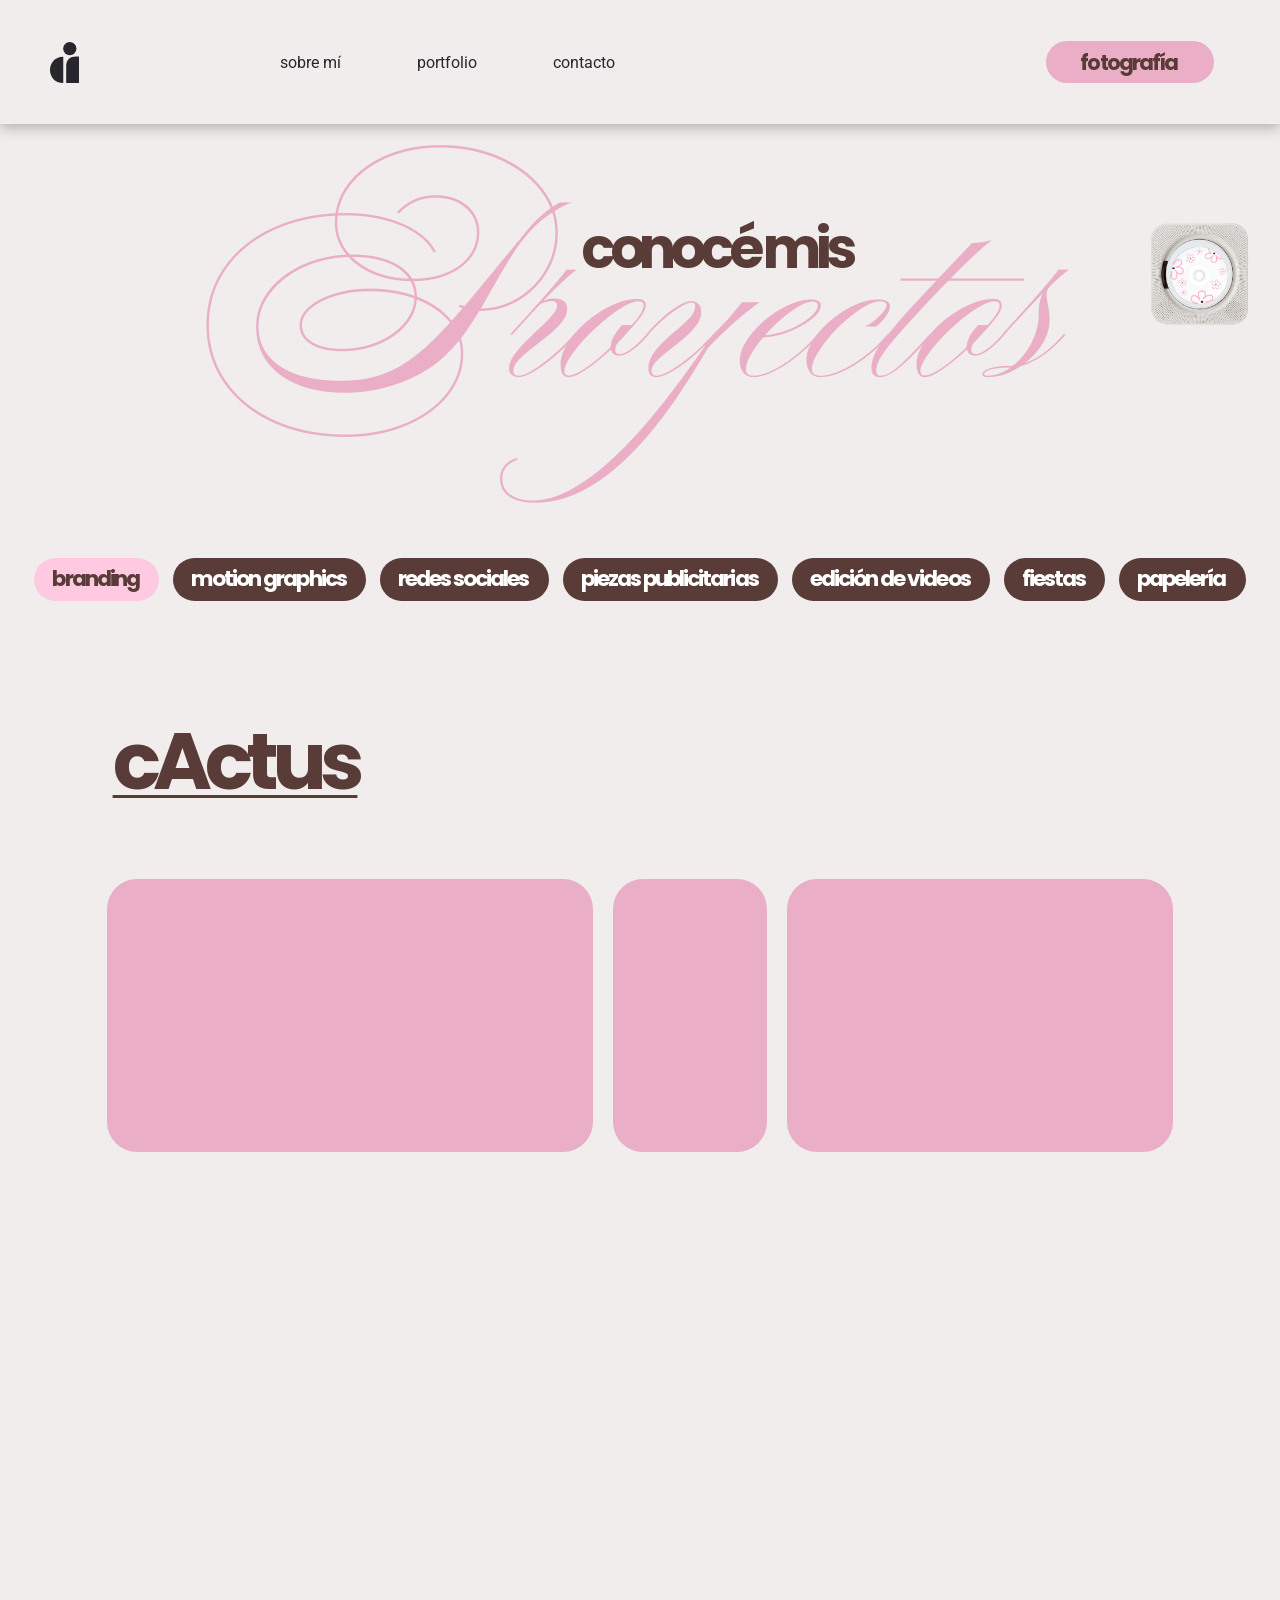
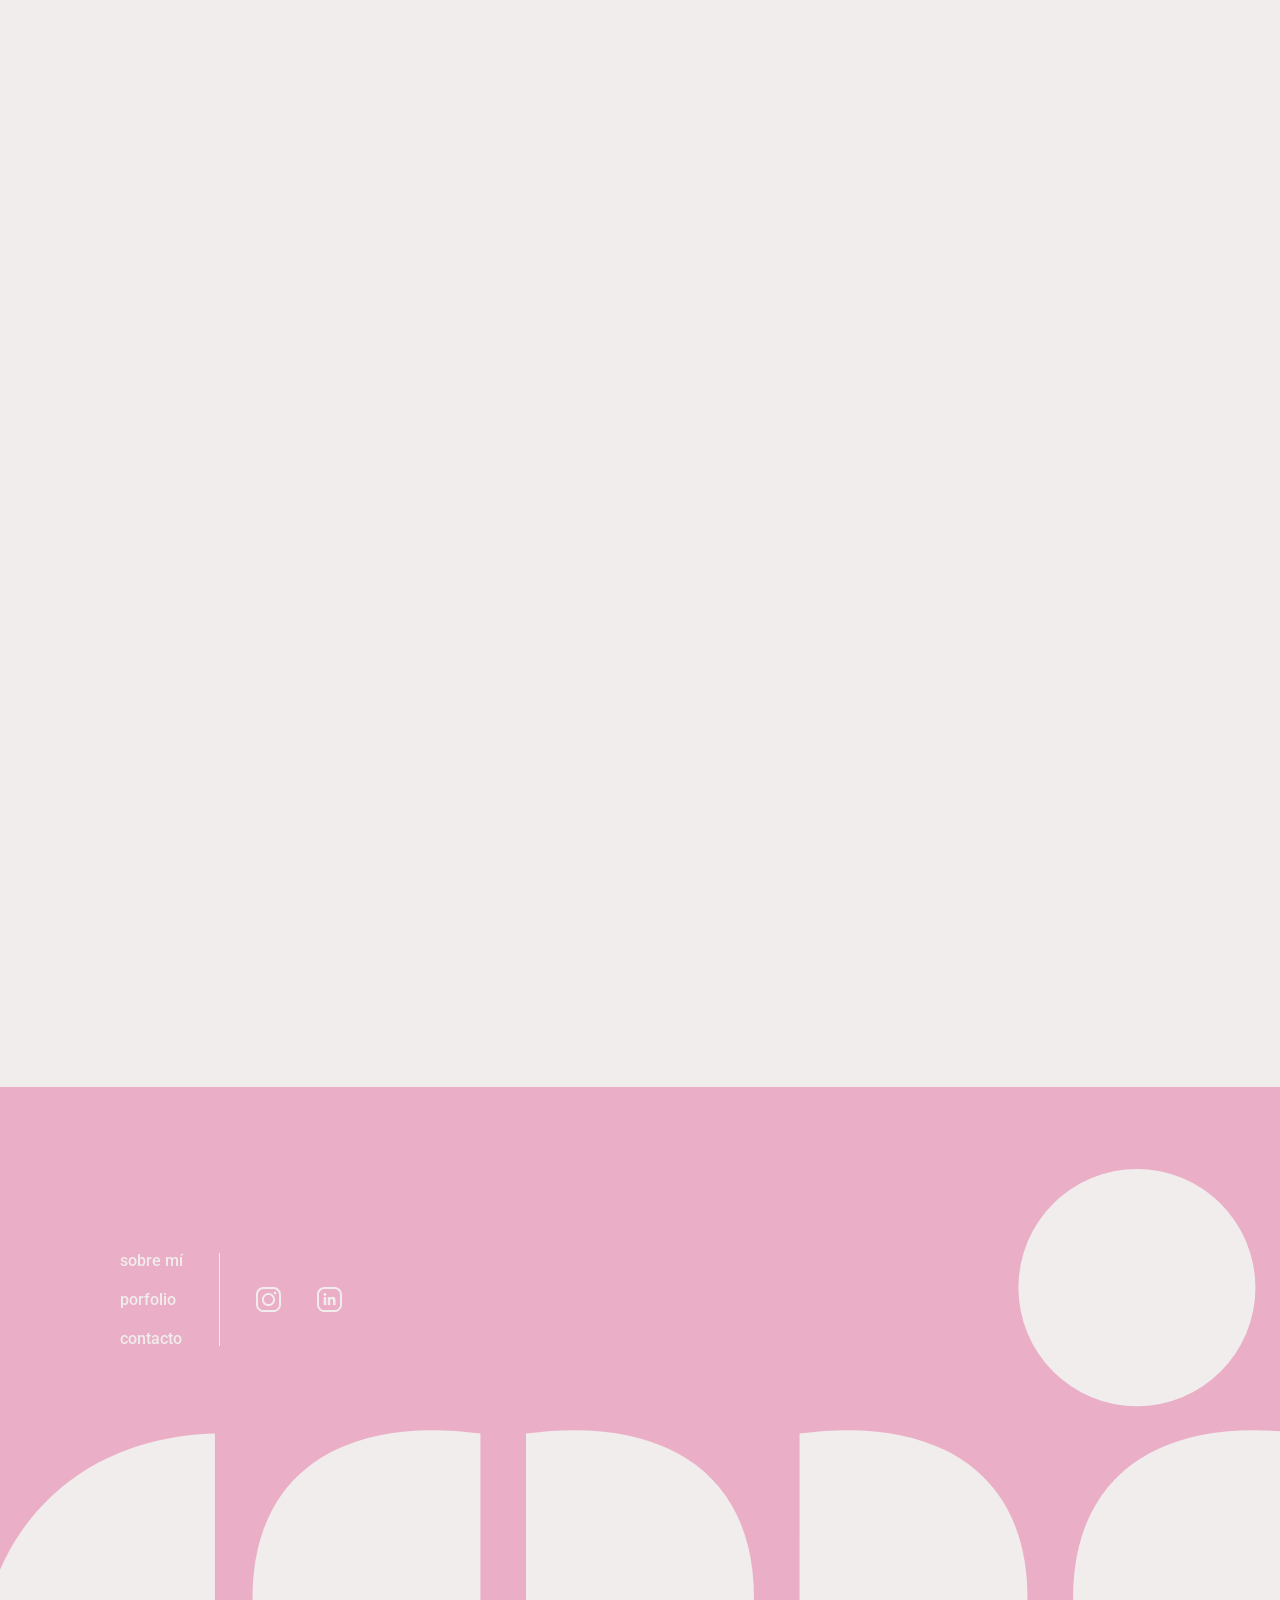
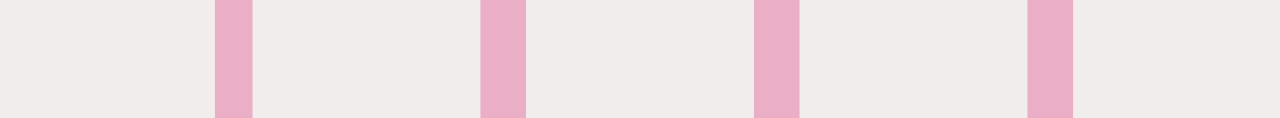
==== commit c34fda4c: "Contenido nuevo de Cami: branding con video de marca, video web y manual en PDF; motion, edición, fi" ====
--- a/proyectos.html
+++ b/proyectos.html
@@ -11,7 +11,7 @@
   <link rel="preconnect" href="https://fonts.googleapis.com">
   <link rel="preconnect" href="https://fonts.gstatic.com" crossorigin>
   <link href="https://fonts.googleapis.com/css2?family=Ballet&family=Poppins:ital,wght@0,300;0,500;0,700;1,500&family=Roboto:ital,wght@0,300;0,400;0,500;0,700;1,300;1,500;1,700&display=swap" rel="stylesheet">
-  <link rel="stylesheet" href="css/estilos.css?v=4">
+  <link rel="stylesheet" href="css/estilos.css?v=7">
   <link rel="icon" href="assets/img/iso.png" type="image/png">
   <link rel="apple-touch-icon" href="assets/img/iso.png">
 </head>
@@ -33,8 +33,8 @@
 
   <footer id="footer"></footer>
 
-  <script src="js/trabajos.js?v=4"></script>
-  <script src="js/comun.js?v=4"></script>
-  <script src="js/proyectos.js?v=4"></script>
+  <script src="js/trabajos.js?v=7"></script>
+  <script src="js/comun.js?v=7"></script>
+  <script src="js/proyectos.js?v=7"></script>
 </body>
 </html>
--- a/css/estilos.css
+++ b/css/estilos.css
@@ -703,29 +703,49 @@
 }
 a.grupo__titulo:hover { color: var(--rosa); }
 
-.grilla {
-  display: grid;
-  grid-template-columns: repeat(2, 1fr);
-  gap: 28px 20px;
-}
-.grilla--todos {
+/* filas parejas: cada pieza con su proporción (el estilo de cada una lo pone el JS) */
+.filas { display: flex; flex-direction: column; gap: 20px; }
+.fila { display: flex; gap: 20px; }
+.fila > * { min-width: 0; }
+
+/* mosaicos armados como los layouts de referencia de Cami */
+.mosaico { display: grid; gap: 20px; }
+.mosaico > [data-area] { position: relative; min-height: 0; aspect-ratio: auto; }
+.mosaico > * > img, .mosaico > * > video {
+  position: absolute;
+  top: 0; left: 0;
+  width: 100%;
+  height: 100%;
+  object-fit: cover;
+}
+.mosaico--beauty {
   grid-template-columns: repeat(3, 1fr);
-  grid-auto-flow: dense;
-  gap: 20px 15px;
-}
+  grid-template-areas: "a b c" "a b d" "e f g";
+}
+.mosaico--beauty > [data-area="a"], .mosaico--beauty > [data-area="b"],
+.mosaico--beauty > [data-area="e"], .mosaico--beauty > [data-area="f"],
+.mosaico--beauty > [data-area="g"] { aspect-ratio: 0.8; }
+.mosaico--cyber {
+  grid-template-columns: 665fr 665fr 440fr 585fr;
+  grid-template-areas: "a b c d" "e e e d";
+}
+.mosaico--cyber > [data-area="a"], .mosaico--cyber > [data-area="b"] { aspect-ratio: 1; }
+.mosaico--cyber > [data-area="e"] { aspect-ratio: 5.922; }
+.mosaico > [data-area="a"] { grid-area: a; } .mosaico > [data-area="b"] { grid-area: b; }
+.mosaico > [data-area="c"] { grid-area: c; } .mosaico > [data-area="d"] { grid-area: d; }
+.mosaico > [data-area="e"] { grid-area: e; } .mosaico > [data-area="f"] { grid-area: f; }
+.mosaico > [data-area="g"] { grid-area: g; }
 
 .pieza {
   position: relative;
   display: block;
-  aspect-ratio: 590 / 317;
+  aspect-ratio: 16 / 9;
   border-radius: 30px;
   overflow: hidden;
   background: var(--rosa);
   cursor: pointer;
   isolation: isolate;
 }
-.grilla--todos .pieza { aspect-ratio: 415 / 317; }
-.grilla--todos .pieza--vertical { grid-row: span 2; aspect-ratio: auto; }
 .pieza img, .pieza video {
   width: 100%;
   height: 100%;
@@ -775,8 +795,39 @@
   overflow: hidden;
   background: var(--rosa);
 }
-.trabajo__pieza img, .trabajo__pieza video { width: 100%; height: auto; }
-.trabajo__pieza--vertical { width: min(100%, 460px); margin: 0 auto; }
+.trabajo__pieza img, .trabajo__pieza video { width: 100%; height: 100%; object-fit: cover; }
+.mosaico .trabajo__pieza { border-radius: 20px; }
+
+/* manual de marca en PDF */
+.trabajo__pdf { display: flex; flex-direction: column; align-items: flex-start; gap: 16px; margin-top: 20px; }
+.trabajo__pdf-visor {
+  width: 100%;
+  aspect-ratio: 1.3;
+  border: 0;
+  border-radius: 20px;
+  background: #fff;
+  box-shadow: 0 4px 14px rgba(89, 60, 56, .12);
+}
+.trabajo__pdf-tapa { display: block; width: 100%; border-radius: 20px; overflow: hidden; }
+.trabajo__pdf-tapa img { width: 100%; height: auto; }
+.btn-pdf {
+  display: inline-flex;
+  align-items: center;
+  gap: 8px;
+  height: 46px;
+  padding: 0 22px 0 24px;
+  border-radius: 23px;
+  background: var(--marron);
+  color: #fff;
+  font-family: 'Poppins', sans-serif;
+  font-weight: 700;
+  font-size: 18px;
+  letter-spacing: -0.08em;
+  text-decoration: none;
+  transition: background-color .25s, transform .25s;
+}
+.btn-pdf span { letter-spacing: 0; }
+.btn-pdf:hover { background: #6E4A45; transform: translateY(-2px); }
 
 .trabajo__info {
   position: sticky;
@@ -961,10 +1012,14 @@
   .listado { padding-top: 54px; padding-bottom: 70px; }
   .grupo + .grupo { margin-top: 64px; }
   .grupo__titulo { font-size: 48px; margin-bottom: 28px; text-decoration-thickness: 2px; }
-  .grilla { grid-template-columns: 1fr; gap: 14px; }
-  .grilla--todos { grid-template-columns: repeat(2, 1fr); gap: 12px; }
-  .pieza, .grilla--todos .pieza { border-radius: 20px; }
-  .pieza__nombre { opacity: 1; transform: none; font-size: 14px; left: 10px; bottom: 10px; }
+  .pieza__nombre { opacity: 1; transform: none; font-size: 13px; left: 8px; bottom: 8px; }
+  .pieza { border-radius: 18px; }
+  .filas, .fila, .mosaico { gap: 10px; }
+  .mosaico--beauty { grid-template-columns: 1fr 1fr; grid-template-areas: "a b" "c d" "e f" "g ."; }
+  .mosaico--beauty > [data-area="c"], .mosaico--beauty > [data-area="d"] { aspect-ratio: 1.8; }
+  .mosaico--cyber { grid-template-columns: 1fr 1fr; grid-template-areas: "a b" "c d" "e e"; }
+  .mosaico--cyber > [data-area="c"] { aspect-ratio: 0.665; }
+  .btn-pdf { font-size: 16px; height: 42px; }
 
   .trabajo { grid-template-columns: 1fr; padding-top: 40px; gap: 28px; }
   .trabajo__info { position: static; order: -1; padding-top: 0; }
@@ -975,7 +1030,6 @@
 
 @media (max-width: 480px) {
   .intro__botones { gap: 24px; }
-  .grilla--todos { grid-template-columns: 1fr 1fr; }
 }
 
 /* iPhone viejos sin aspect-ratio */
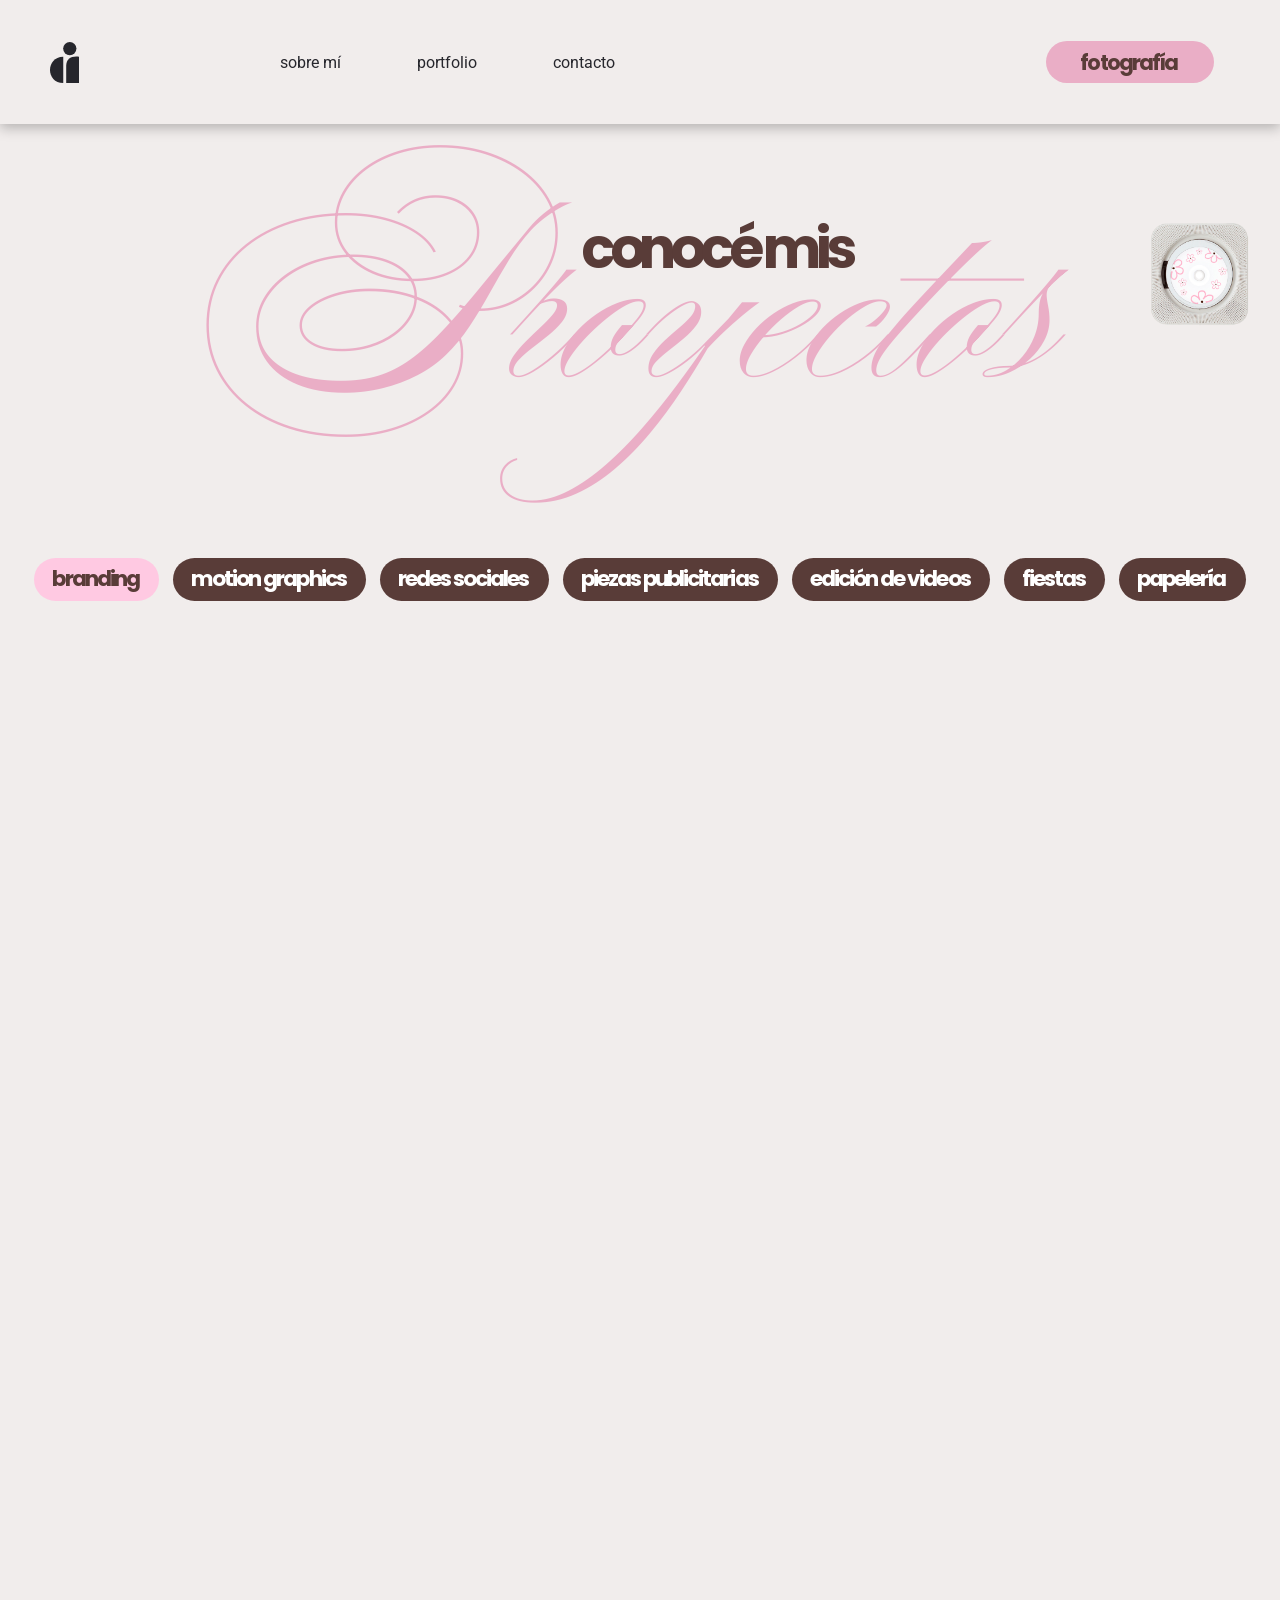
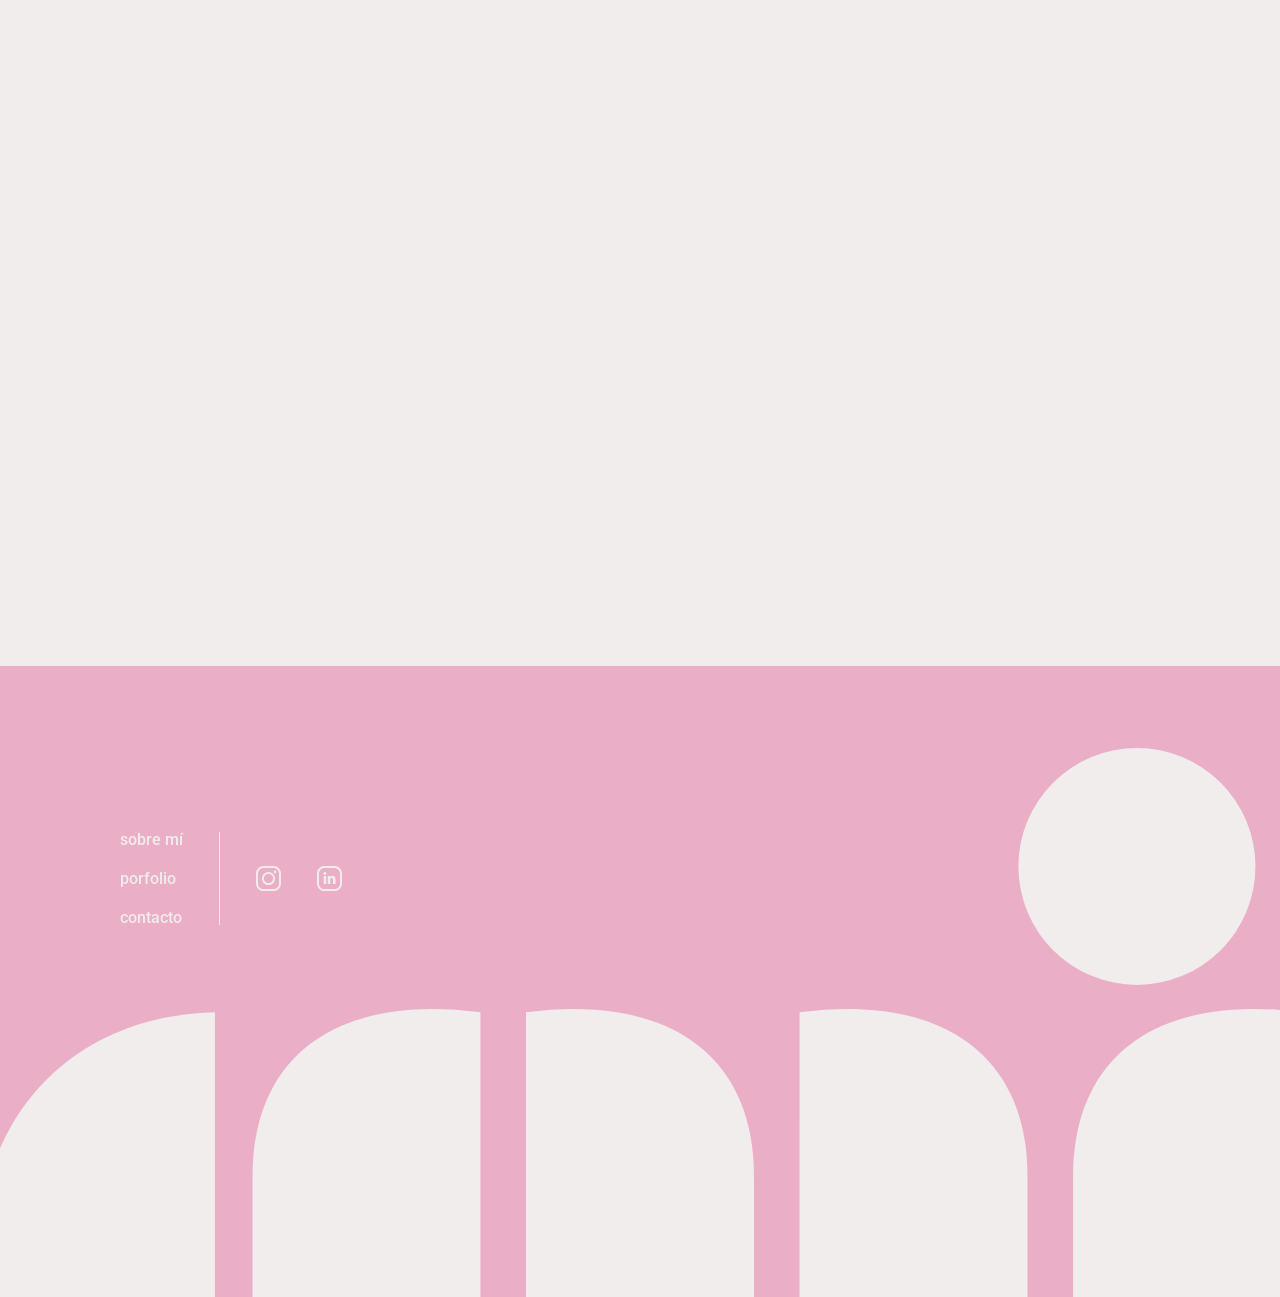
==== commit ec1c4860: "Filas sin piezas sueltas al final y visor de PDF sin panel lateral Co-Authored-By: Claude Opus 5.5 <" ====
--- a/proyectos.html
+++ b/proyectos.html
@@ -11,7 +11,7 @@
   <link rel="preconnect" href="https://fonts.googleapis.com">
   <link rel="preconnect" href="https://fonts.gstatic.com" crossorigin>
   <link href="https://fonts.googleapis.com/css2?family=Ballet&family=Poppins:ital,wght@0,300;0,500;0,700;1,500&family=Roboto:ital,wght@0,300;0,400;0,500;0,700;1,300;1,500;1,700&display=swap" rel="stylesheet">
-  <link rel="stylesheet" href="css/estilos.css?v=7">
+  <link rel="stylesheet" href="css/estilos.css?v=8">
   <link rel="icon" href="assets/img/iso.png" type="image/png">
   <link rel="apple-touch-icon" href="assets/img/iso.png">
 </head>
@@ -33,8 +33,8 @@
 
   <footer id="footer"></footer>
 
-  <script src="js/trabajos.js?v=7"></script>
-  <script src="js/comun.js?v=7"></script>
-  <script src="js/proyectos.js?v=7"></script>
+  <script src="js/trabajos.js?v=8"></script>
+  <script src="js/comun.js?v=8"></script>
+  <script src="js/proyectos.js?v=8"></script>
 </body>
 </html>
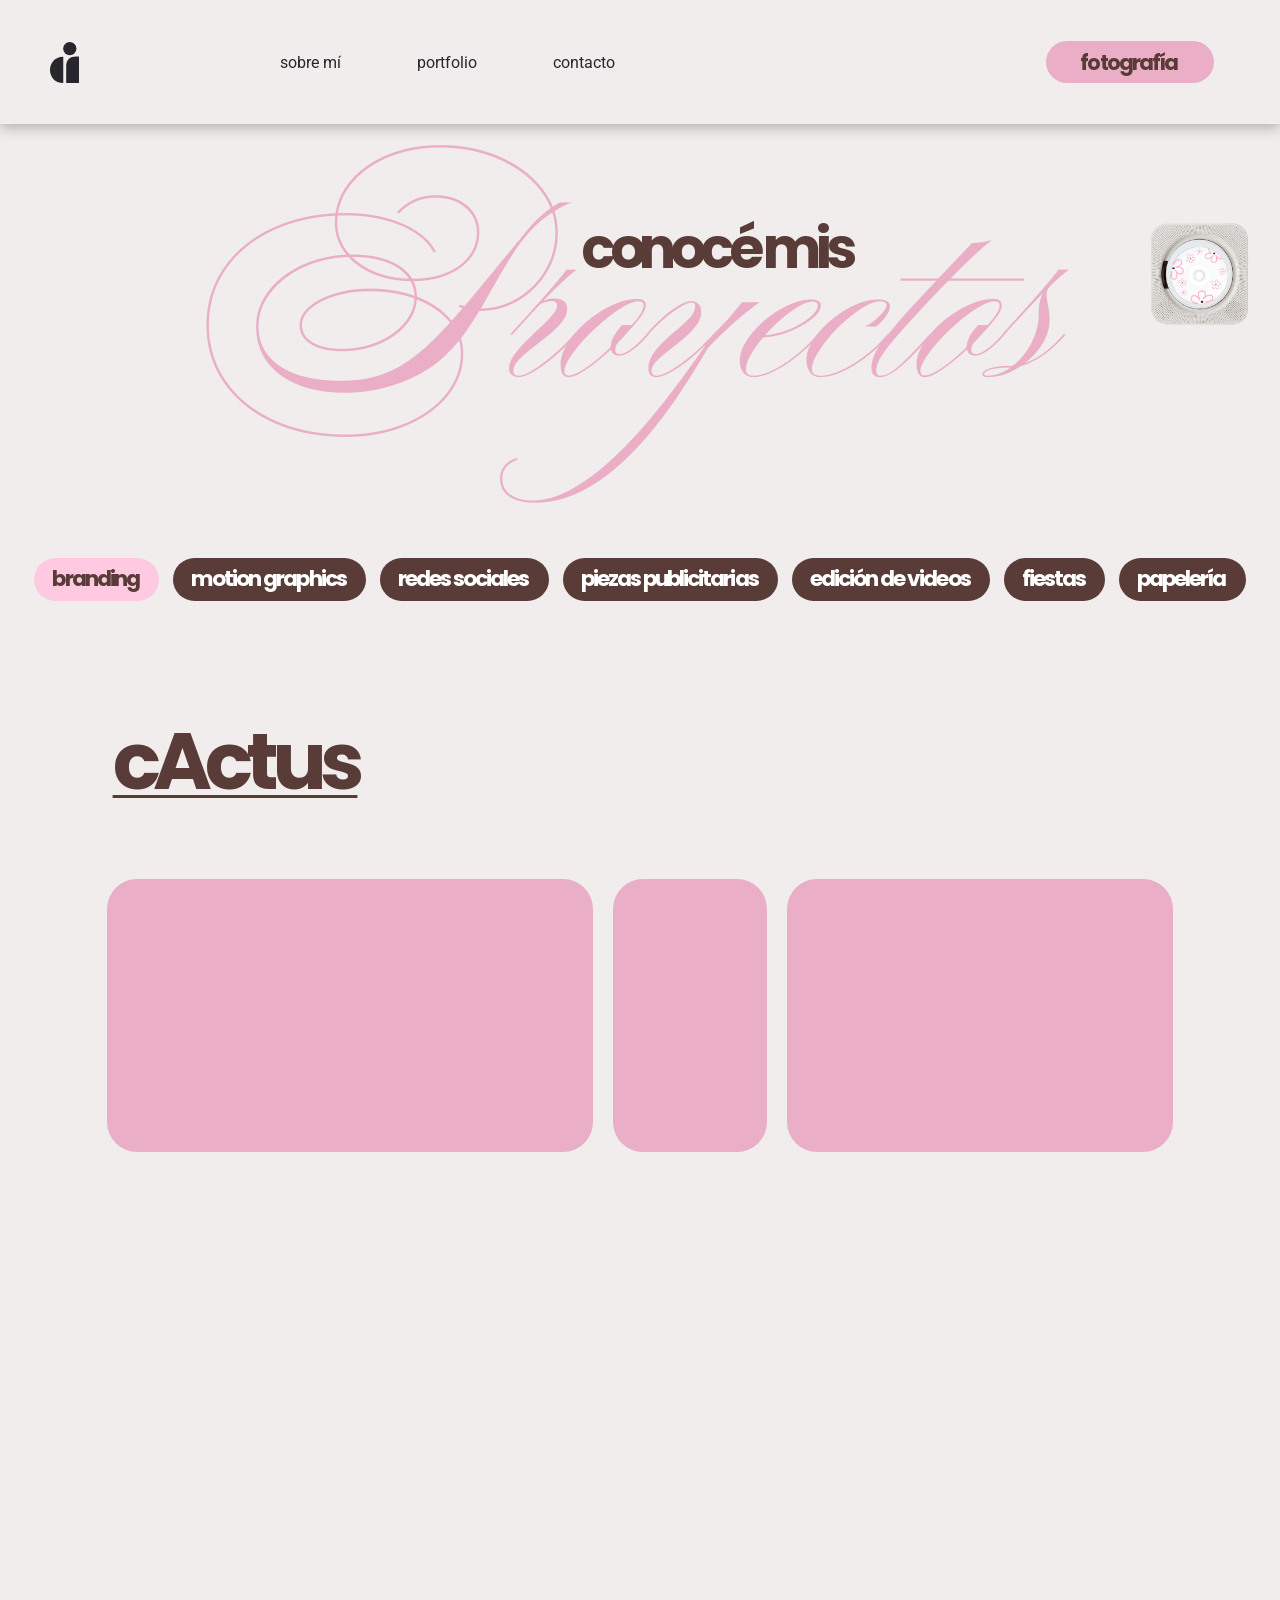
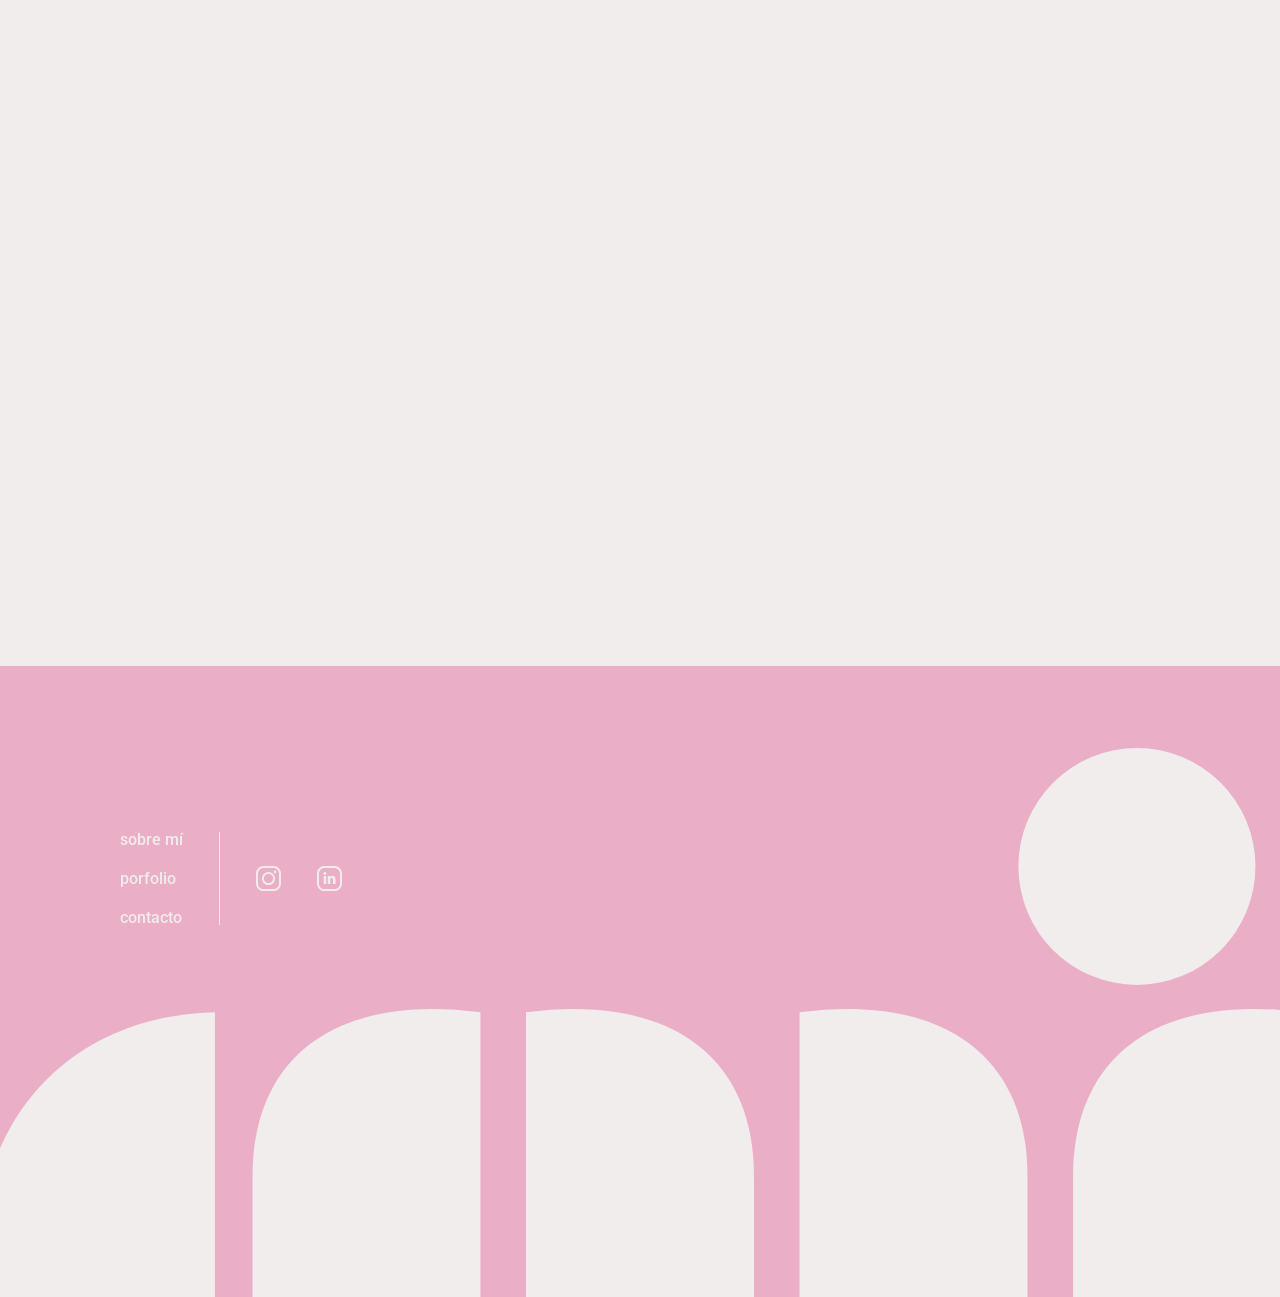
==== commit a804892d: "Cruz para volver a la seccion anterior en cada proyecto Co-Authored-By: Claude Opus 5.5 <noreply@ant" ====
--- a/proyectos.html
+++ b/proyectos.html
@@ -11,7 +11,7 @@
   <link rel="preconnect" href="https://fonts.googleapis.com">
   <link rel="preconnect" href="https://fonts.gstatic.com" crossorigin>
   <link href="https://fonts.googleapis.com/css2?family=Ballet&family=Poppins:ital,wght@0,300;0,500;0,700;1,500&family=Roboto:ital,wght@0,300;0,400;0,500;0,700;1,300;1,500;1,700&display=swap" rel="stylesheet">
-  <link rel="stylesheet" href="css/estilos.css?v=8">
+  <link rel="stylesheet" href="css/estilos.css?v=10">
   <link rel="icon" href="assets/img/iso.png" type="image/png">
   <link rel="apple-touch-icon" href="assets/img/iso.png">
 </head>
@@ -33,8 +33,8 @@
 
   <footer id="footer"></footer>
 
-  <script src="js/trabajos.js?v=8"></script>
-  <script src="js/comun.js?v=8"></script>
-  <script src="js/proyectos.js?v=8"></script>
+  <script src="js/trabajos.js?v=10"></script>
+  <script src="js/comun.js?v=10"></script>
+  <script src="js/proyectos.js?v=10"></script>
 </body>
 </html>
--- a/css/estilos.css
+++ b/css/estilos.css
@@ -788,7 +788,24 @@
   gap: 20px;
   justify-content: space-between;
   align-items: start;
-}
+  position: relative;
+}
+/* cruz para volver a la sección anterior: en el margen, a la izquierda de la primera pieza */
+.trabajo__volver {
+  position: absolute;
+  top: 109px;
+  left: calc(var(--lado) / 2 - 22px);
+  width: 44px; height: 44px;
+  display: flex; align-items: center; justify-content: center;
+  border-radius: 50%;
+  background: var(--rosa);
+  color: var(--marron);
+  font-size: 20px;
+  line-height: 1;
+  text-decoration: none;
+  transition: background .2s, transform .2s;
+}
+.trabajo__volver:hover { background: var(--rosa-claro); transform: scale(1.06); }
 .trabajo__piezas { display: flex; flex-direction: column; gap: 20px; }
 .trabajo__pieza {
   border-radius: 30px;
@@ -798,36 +815,28 @@
 .trabajo__pieza img, .trabajo__pieza video { width: 100%; height: 100%; object-fit: cover; }
 .mosaico .trabajo__pieza { border-radius: 20px; }
 
-/* manual de marca en PDF */
-.trabajo__pdf { display: flex; flex-direction: column; align-items: flex-start; gap: 16px; margin-top: 20px; }
-.trabajo__pdf-visor {
+/* manual de marca: páginas en un recuadro que solo se scrollea */
+.trabajo__manual {
+  margin-top: 20px;
+  aspect-ratio: 1.3;
+  overflow-y: auto;
+  -webkit-overflow-scrolling: touch;
+  background: #E2DCDA;
+  border-radius: 20px;
+  padding: 16px;
+  scrollbar-width: thin;
+  scrollbar-color: var(--rosa) transparent;
+}
+.trabajo__manual::-webkit-scrollbar { width: 8px; }
+.trabajo__manual::-webkit-scrollbar-thumb { background: var(--rosa); border-radius: 4px; }
+.trabajo__manual-hojas { display: flex; flex-direction: column; gap: 14px; }
+.trabajo__manual-hojas img {
   width: 100%;
-  aspect-ratio: 1.3;
-  border: 0;
-  border-radius: 20px;
+  height: auto;
+  border-radius: 4px;
+  box-shadow: 0 2px 8px rgba(89, 60, 56, .14);
   background: #fff;
-  box-shadow: 0 4px 14px rgba(89, 60, 56, .12);
-}
-.trabajo__pdf-tapa { display: block; width: 100%; border-radius: 20px; overflow: hidden; }
-.trabajo__pdf-tapa img { width: 100%; height: auto; }
-.btn-pdf {
-  display: inline-flex;
-  align-items: center;
-  gap: 8px;
-  height: 46px;
-  padding: 0 22px 0 24px;
-  border-radius: 23px;
-  background: var(--marron);
-  color: #fff;
-  font-family: 'Poppins', sans-serif;
-  font-weight: 700;
-  font-size: 18px;
-  letter-spacing: -0.08em;
-  text-decoration: none;
-  transition: background-color .25s, transform .25s;
-}
-.btn-pdf span { letter-spacing: 0; }
-.btn-pdf:hover { background: #6E4A45; transform: translateY(-2px); }
+}
 
 .trabajo__info {
   position: sticky;
@@ -1019,10 +1028,12 @@
   .mosaico--beauty > [data-area="c"], .mosaico--beauty > [data-area="d"] { aspect-ratio: 1.8; }
   .mosaico--cyber { grid-template-columns: 1fr 1fr; grid-template-areas: "a b" "c d" "e e"; }
   .mosaico--cyber > [data-area="c"] { aspect-ratio: 0.665; }
-  .btn-pdf { font-size: 16px; height: 42px; }
+  .trabajo__manual { aspect-ratio: 0.95; padding: 10px; border-radius: 16px; }
+  .trabajo__manual-hojas { gap: 8px; }
 
   .trabajo { grid-template-columns: 1fr; padding-top: 40px; gap: 28px; }
   .trabajo__info { position: static; order: -1; padding-top: 0; }
+  .trabajo__volver { position: static; order: -2; justify-self: start; width: 40px; height: 40px; font-size: 18px; margin-bottom: -12px; }
   .trabajo__pieza { border-radius: 20px; }
   .trabajo__titulo { font-size: 32px; }
   .trabajo__texto { font-size: 18px; }
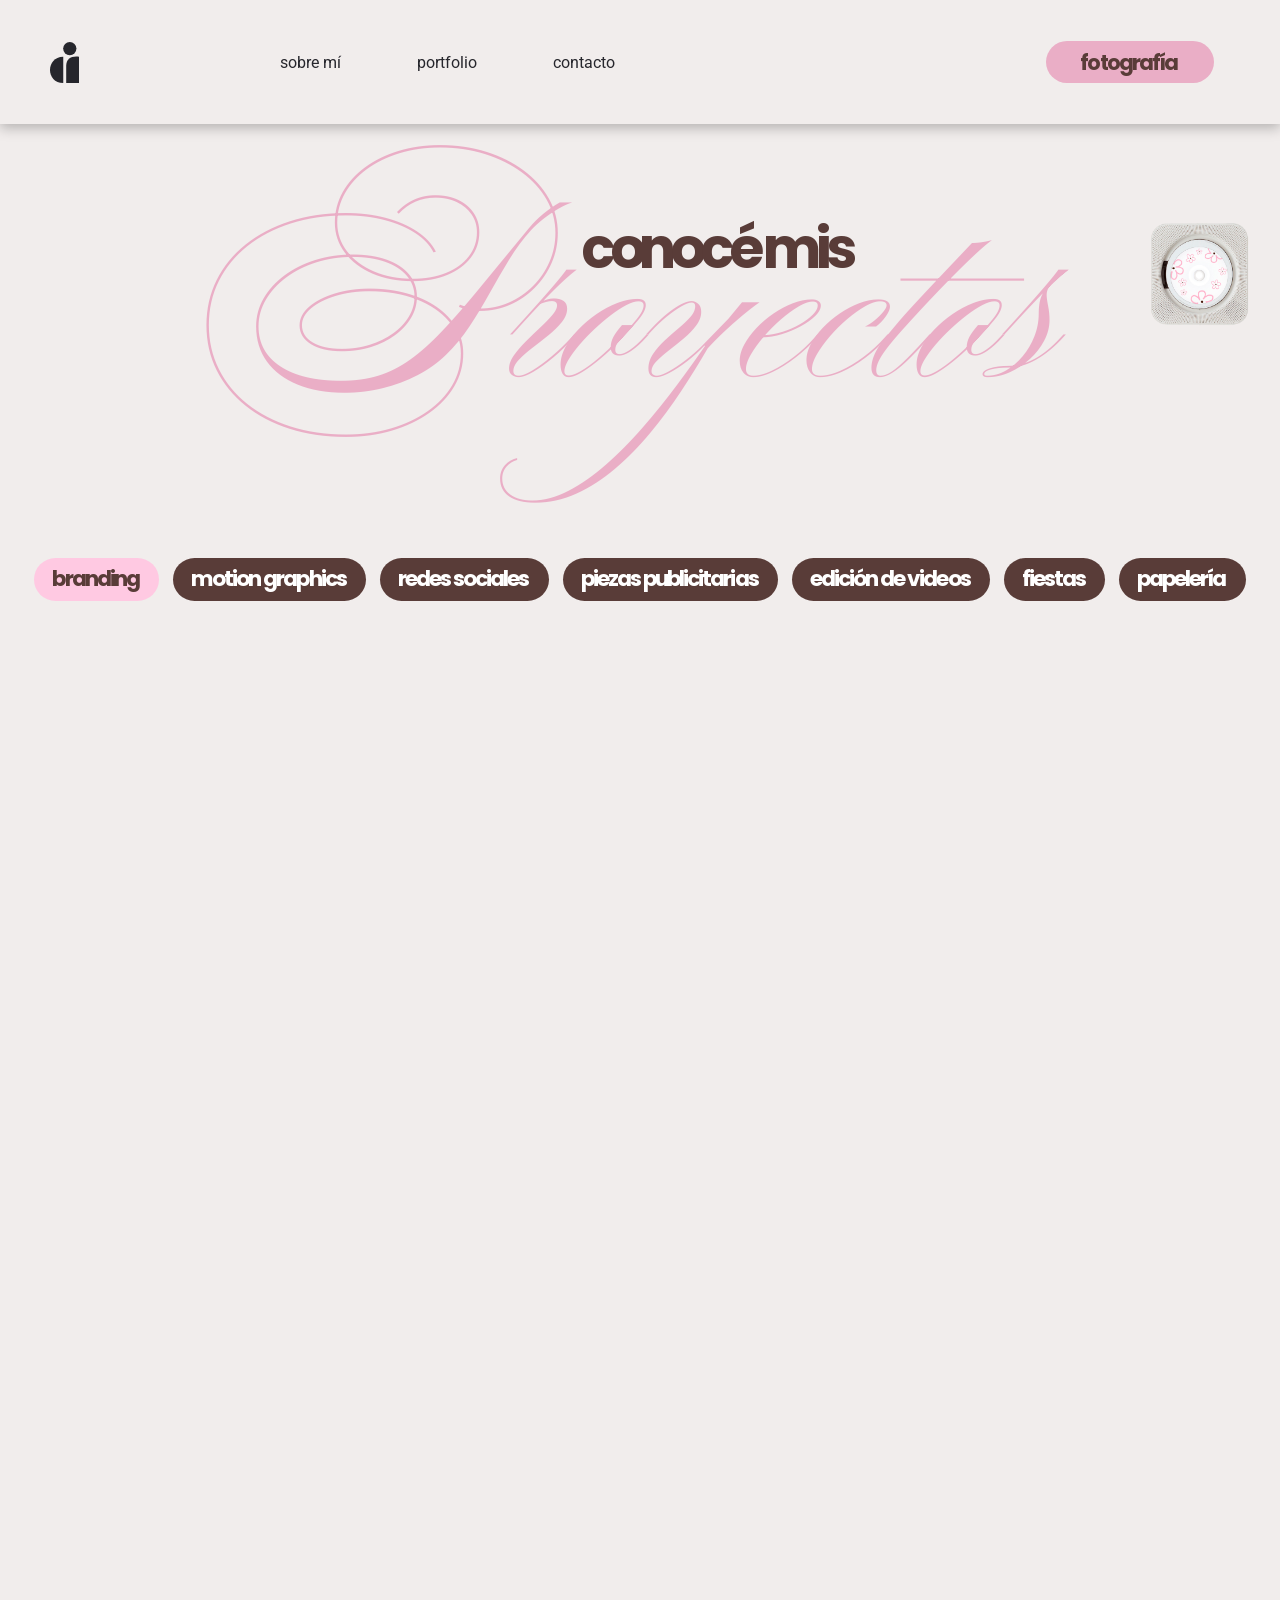
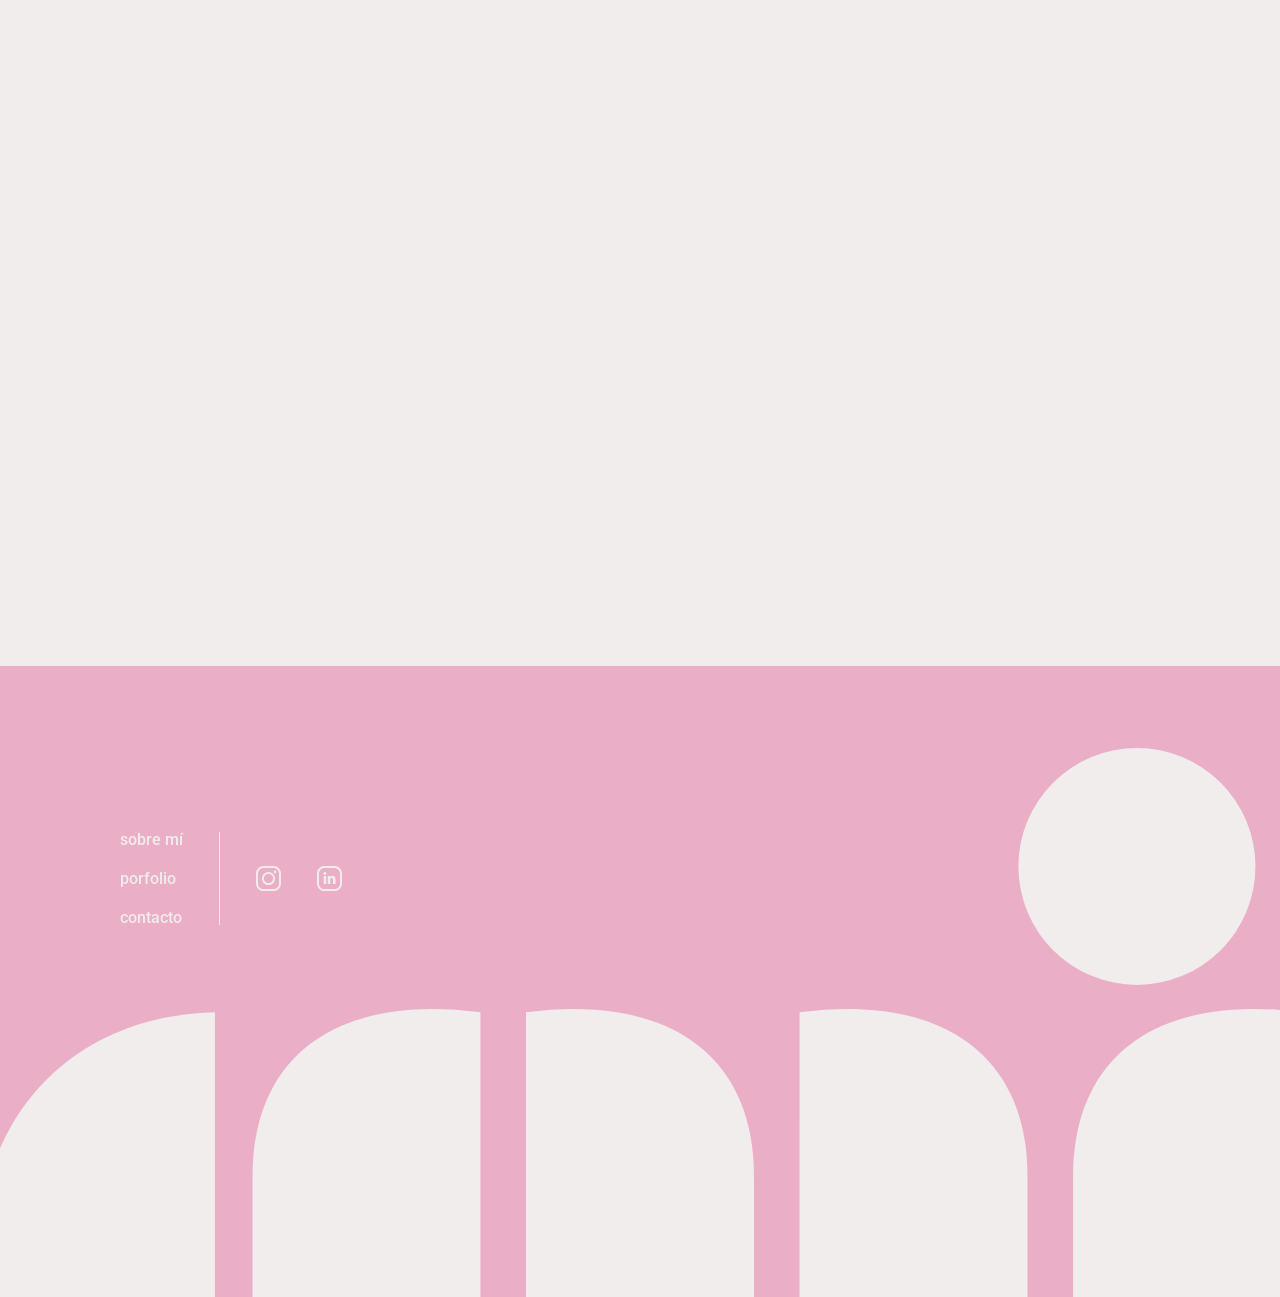
==== commit 821329f4: "Bandas 'diseño pensado para vos' animadas tambien en iPhone Co-Authored-By: Claude Opus 5.5 <noreply" ====
--- a/proyectos.html
+++ b/proyectos.html
@@ -11,7 +11,7 @@
   <link rel="preconnect" href="https://fonts.googleapis.com">
   <link rel="preconnect" href="https://fonts.gstatic.com" crossorigin>
   <link href="https://fonts.googleapis.com/css2?family=Ballet&family=Poppins:ital,wght@0,300;0,500;0,700;1,500&family=Roboto:ital,wght@0,300;0,400;0,500;0,700;1,300;1,500;1,700&display=swap" rel="stylesheet">
-  <link rel="stylesheet" href="css/estilos.css?v=10">
+  <link rel="stylesheet" href="css/estilos.css?v=11">
   <link rel="icon" href="assets/img/iso.png" type="image/png">
   <link rel="apple-touch-icon" href="assets/img/iso.png">
 </head>
@@ -33,8 +33,8 @@
 
   <footer id="footer"></footer>
 
-  <script src="js/trabajos.js?v=10"></script>
-  <script src="js/comun.js?v=10"></script>
-  <script src="js/proyectos.js?v=10"></script>
+  <script src="js/trabajos.js?v=11"></script>
+  <script src="js/comun.js?v=11"></script>
+  <script src="js/proyectos.js?v=11"></script>
 </body>
 </html>
--- a/css/estilos.css
+++ b/css/estilos.css
@@ -434,7 +434,8 @@
 .banda__pista {
   display: flex;
   flex: none;
-  animation: banda 40s linear infinite;
+  animation: banda 40s linear infinite;   /* la duración la ajusta inicio.js según el ancho */
+  will-change: transform;
 }
 .banda__pista span {
   flex: none;
@@ -447,8 +448,8 @@
   letter-spacing: -0.04em;
 }
 @keyframes banda {
-  from { transform: translateX(-50%); }
-  to { transform: translateX(0); }
+  from { transform: translate3d(-50%, 0, 0); }
+  to { transform: translate3d(0, 0, 0); }
 }
 
 /* ================= CONOCÉ MIS PROYECTOS ================= */
